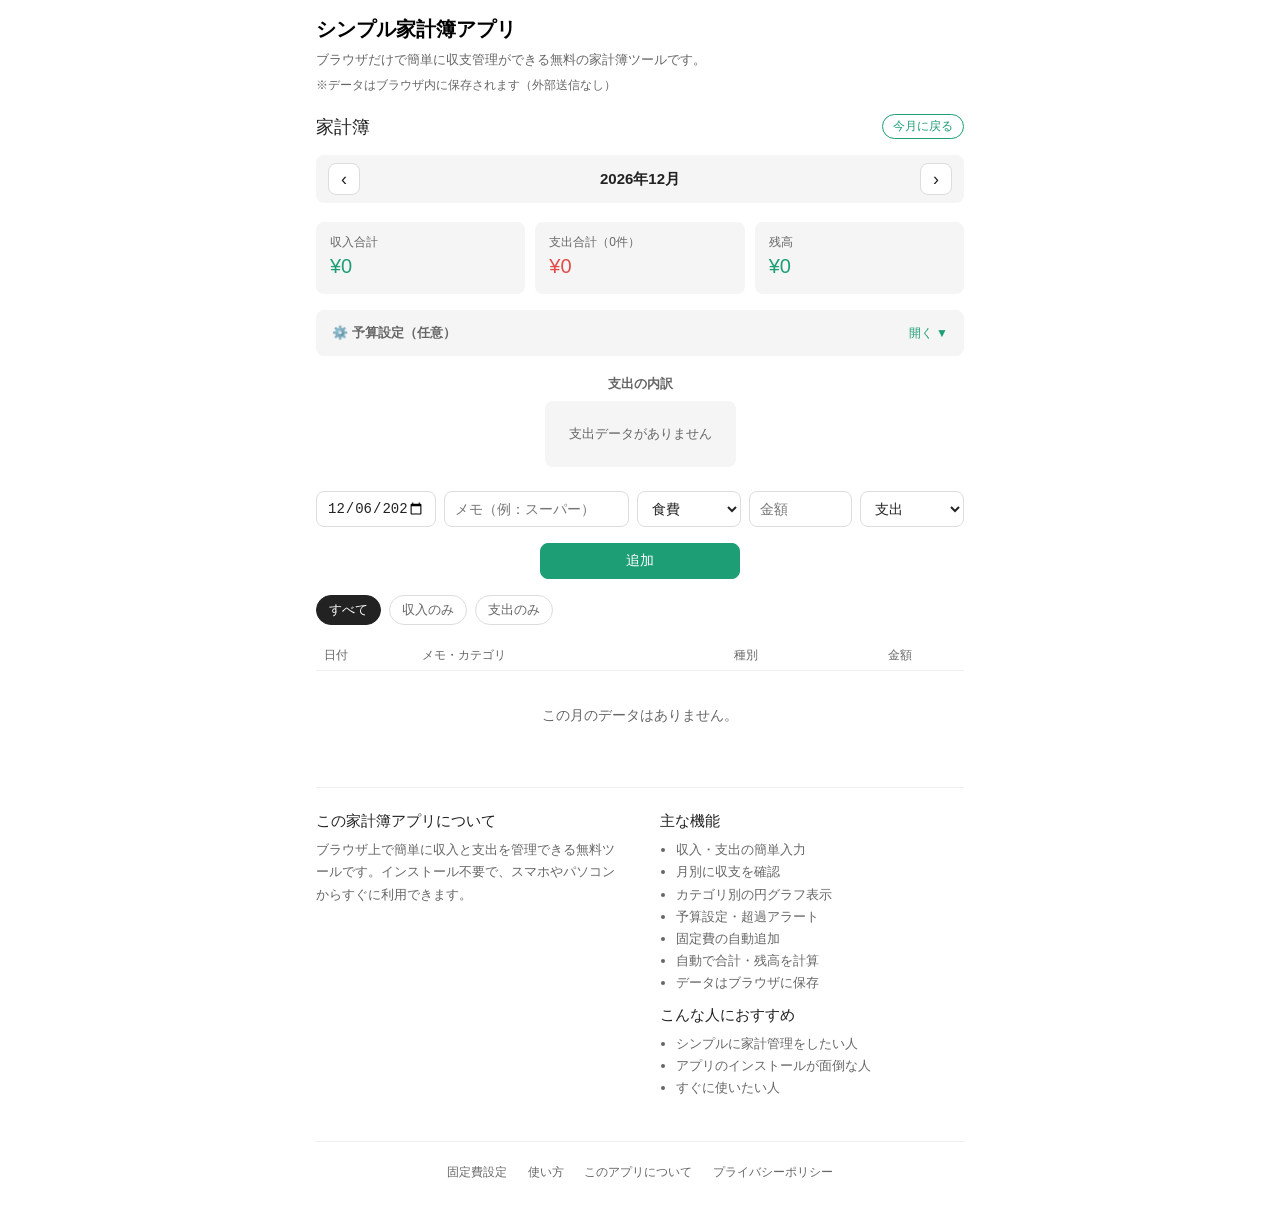
==== index.html @ db2c7e12 "固定費自動入力機能を追加" ====
<!DOCTYPE html>
<html lang="ja">
<head>
  <meta charset="UTF-8">
  <meta name="viewport" content="width=device-width, initial-scale=1.0">
  <title>無料のシンプル家計簿アプリ｜ブラウザで使える家計管理ツール</title>
  <meta name="description" content="ブラウザで簡単に使える無料の家計簿アプリ。収入・支出を記録して残高を自動計算。シンプルで使いやすい家計管理ツールです。">
  <meta name="google-site-verification" content="Vpejjgy2v8YnU3CpGv6LPKepcT5oreoE4VWVMny3xwI" />
  <style>
    :root{
      --color-text-primary:#222;
      --color-text-secondary:#666;
      --color-background-primary:#fff;
      --color-background-secondary:#f5f5f5;
      --color-border-secondary:#ddd;
      --color-border-tertiary:#eee;
      --border-radius-md:8px;
    }
    *{box-sizing:border-box;margin:0;padding:0}
    body{
      font-family:-apple-system,BlinkMacSystemFont,"Segoe UI",Roboto,"Noto Sans JP",sans-serif;
    }
    .wrap{padding:1rem 16px;max-width:680px;margin:0 auto;}
    h2{font-size:18px;font-weight:500;color:var(--color-text-primary);margin-bottom:1rem}
    .cards{display:grid;grid-template-columns:repeat(3,1fr);gap:10px;margin-bottom:1rem}
    .card{background:var(--color-background-secondary);border-radius:var(--border-radius-md);padding:12px 14px}
    .card-label{font-size:12px;color:var(--color-text-secondary);margin-bottom:4px}
    .card-value{font-size:20px;font-weight:500;color:var(--color-text-primary)}
    .card-value.income{color:#1D9E75}
    .card-value.expense{color:#E24B4A}
    .form-row{display:flex;gap:8px;margin-bottom:1rem;flex-wrap:wrap}
    .form-row input,.form-row select{flex:1;min-width:100px;height:36px;padding:0 10px;border:0.5px solid var(--color-border-secondary);border-radius:var(--border-radius-md);background:var(--color-background-primary);color:var(--color-text-primary);font-size:14px}
    .form-row input:focus,.form-row select:focus{outline:none;box-shadow:0 0 0 2px var(--color-border-secondary)}
    .btn{height:36px;padding:0 16px;border:0.5px solid var(--color-border-secondary);border-radius:var(--border-radius-md);background:var(--color-background-primary);color:var(--color-text-primary);font-size:14px;cursor:pointer;white-space:nowrap}
    .btn:hover{background:var(--color-background-secondary)}
    .btn-add{background:#1D9E75;color:#fff;border-color:#1D9E75}
    .btn-add:hover{background:#0F6E56;border-color:#0F6E56}
    .list-header{display:grid;grid-template-columns:90px 1fr 80px 90px 36px;gap:8px;padding:6px 8px;font-size:12px;color:var(--color-text-secondary);border-bottom:0.5px solid var(--color-border-tertiary);margin-bottom:4px}
    .list-item{display:grid;grid-template-columns:90px 1fr 80px 90px 36px;gap:8px;align-items:center;padding:8px;border-radius:var(--border-radius-md);font-size:14px;margin-bottom:4px;background:var(--color-background-primary);border:0.5px solid var(--color-border-tertiary)}
    .list-item:hover{background:var(--color-background-secondary)}
    .badge{display:inline-block;padding:2px 8px;border-radius:999px;font-size:11px;font-weight:500}
    .badge.income{background:#E1F5EE;color:#0F6E56}
    .badge.expense{background:#FCEBEB;color:#A32D2D}
    .amount.income{color:#1D9E75;font-weight:500}
    .amount.expense{color:#E24B4A;font-weight:500}
    .del-btn{width:28px;height:28px;border:0.5px solid var(--color-border-tertiary);border-radius:var(--border-radius-md);background:transparent;color:var(--color-text-secondary);cursor:pointer;display:flex;align-items:center;justify-content:center;font-size:14px}
    .del-btn:hover{background:#FCEBEB;color:#E24B4A;border-color:#F09595}
    .empty{text-align:center;padding:2rem;color:var(--color-text-secondary);font-size:14px}
    .filter-row{display:flex;gap:8px;margin-bottom:1rem;flex-wrap:wrap}
    .filter-btn{height:30px;padding:0 12px;border:0.5px solid var(--color-border-secondary);border-radius:999px;background:var(--color-background-primary);color:var(--color-text-secondary);font-size:13px;cursor:pointer}
    .filter-btn.active{background:var(--color-text-primary);color:var(--color-background-primary);border-color:var(--color-text-primary)}
    #inp-date{min-width:120px;max-width:120px;}
    #inp-memo{min-width:160px;}
    .info-section{display:flex;gap:40px;flex-wrap:wrap;margin-top:30px;padding-top:24px;border-top:0.5px solid var(--color-border-tertiary);}
    .info-block{flex:1;min-width:200px;}
    .info-block h2{font-size:15px;margin-bottom:8px;}
    .info-block p,.info-block li{font-size:13px;color:var(--color-text-secondary);line-height:1.7;}
    .info-block ul{padding-left:16px;margin-bottom:12px;}
    .site-footer{margin-top:30px;padding:20px 0;text-align:center;border-top:0.5px solid var(--color-border-tertiary);}
    .site-footer a{font-size:12px;color:var(--color-text-secondary);text-decoration:none;margin:0 8px;}
    .site-footer a:hover{color:var(--color-text-primary);}
    .month-nav{display:flex;align-items:center;justify-content:space-between;margin-bottom:1.2rem;background:var(--color-background-secondary);border-radius:var(--border-radius-md);padding:8px 12px;}
    .month-nav-btn{width:32px;height:32px;border:0.5px solid var(--color-border-secondary);border-radius:var(--border-radius-md);background:var(--color-background-primary);color:var(--color-text-primary);font-size:18px;cursor:pointer;display:flex;align-items:center;justify-content:center;}
    .month-nav-btn:hover{background:var(--color-border-secondary);}
    .month-label{font-size:15px;font-weight:600;color:var(--color-text-primary);}
    .month-today-btn{font-size:12px;color:#1D9E75;border:0.5px solid #1D9E75;border-radius:999px;padding:3px 10px;background:transparent;cursor:pointer;}
    .month-today-btn:hover{background:#E1F5EE;}
    .chart-section{margin-bottom:1.5rem;display:flex;flex-direction:column;align-items:center;}
    .chart-inner{display:flex;flex-direction:column;align-items:center;gap:16px;}
    .chart-wrap{position:relative;width:140px;height:140px;flex-shrink:0;}
    .chart-wrap canvas{width:140px !important;height:140px !important;}
    .chart-center{position:absolute;top:50%;left:50%;transform:translate(-50%,-50%);text-align:center;pointer-events:none;}
    .chart-center-label{font-size:11px;color:var(--color-text-secondary);}
    .chart-center-value{font-size:14px;font-weight:600;color:#E24B4A;}
    .chart-legend{display:flex;flex-direction:column;gap:6px;min-width:200px;}
    .legend-item{display:flex;align-items:center;gap:8px;font-size:13px;}
    .legend-dot{width:10px;height:10px;border-radius:50%;flex-shrink:0;}
    .legend-name{flex:1;color:var(--color-text-primary);}
    .legend-amount{font-weight:500;color:var(--color-text-primary);}
    .legend-pct{font-size:11px;color:var(--color-text-secondary);margin-left:4px;}
    .chart-empty{text-align:center;padding:1.5rem;color:var(--color-text-secondary);font-size:13px;background:var(--color-background-secondary);border-radius:var(--border-radius-md);width:100%;}
    .budget-bar-wrap{height:6px;background:var(--color-border-secondary);border-radius:999px;margin-top:6px;overflow:hidden;}
    .budget-bar{height:6px;border-radius:999px;transition:width .3s;}
    .budget-bar.ok{background:#1D9E75;}
    .budget-bar.warn{background:#F0A04B;}
    .budget-bar.over{background:#E24B4A;}
    .card-budget{font-size:11px;margin-top:4px;}
    .card-budget.ok{color:#1D9E75;}
    .card-budget.warn{color:#F0A04B;}
    .card-budget.over{color:#E24B4A;font-weight:600;}
    .alert-box{border-radius:var(--border-radius-md);padding:10px 14px;font-size:13px;margin-bottom:12px;display:flex;align-items:flex-start;gap:8px;}
    .alert-box.warn{background:#FFF8E1;border:0.5px solid #F0A04B;color:#7a5000;}
    .alert-box.over{background:#FEECEC;border:0.5px solid #E24B4A;color:#7a1a1a;}
    .alert-icon{font-size:16px;flex-shrink:0;}
    .budget-panel{background:var(--color-background-secondary);border-radius:var(--border-radius-md);padding:14px 16px;margin-bottom:1.2rem;}
    .budget-panel-header{display:flex;align-items:center;justify-content:space-between;cursor:pointer;user-select:none;}
    .budget-panel-title{font-size:13px;font-weight:600;color:var(--color-text-secondary);}
    .budget-panel-toggle{font-size:12px;color:#1D9E75;}
    .budget-panel-body{margin-top:12px;display:none;}
    .budget-panel-body.open{display:block;}
    .budget-row{display:flex;align-items:center;gap:8px;margin-bottom:8px;flex-wrap:wrap;}
    .budget-row label{font-size:13px;color:var(--color-text-primary);min-width:80px;}
    .budget-row input{height:32px;padding:0 10px;border:0.5px solid var(--color-border-secondary);border-radius:var(--border-radius-md);background:var(--color-background-primary);color:var(--color-text-primary);font-size:13px;width:130px;}
    .budget-save-btn{height:32px;padding:0 14px;border:none;border-radius:var(--border-radius-md);background:#1D9E75;color:#fff;font-size:13px;font-weight:600;cursor:pointer;margin-top:4px;}
    .budget-save-btn:hover{background:#0F6E56;}
    .budget-clear-btn{height:32px;padding:0 14px;border:0.5px solid var(--color-border-secondary);border-radius:var(--border-radius-md);background:var(--color-background-primary);color:var(--color-text-secondary);font-size:13px;cursor:pointer;margin-top:4px;}
    .budget-clear-btn:hover{background:var(--color-border-secondary);}
    .fixed-notice{background:#E1F5EE;border-radius:var(--border-radius-md);padding:10px 14px;font-size:13px;color:#0F6E56;margin-bottom:12px;display:none;}
    @media(max-width:480px){
      .list-header{grid-template-columns:72px 1fr 52px 72px 28px;font-size:11px;}
      .list-item{grid-template-columns:72px 1fr 52px 72px 28px;font-size:12px;}
    }
  </style>
  <script async src="https://pagead2.googlesyndication.com/pagead/js/adsbygoogle.js?client=ca-pub-9737379912380680" crossorigin="anonymous"></script>
</head>
<body>
<div class="wrap">

  <h1 style="font-size:20px;margin-bottom:8px;">シンプル家計簿アプリ</h1>
  <p style="font-size:13px;color:#666;margin-bottom:8px;">ブラウザだけで簡単に収支管理ができる無料の家計簿ツールです。</p>
  <p style="font-size:12px;color:#666;margin-bottom:20px;">※データはブラウザ内に保存されます（外部送信なし）</p>

  <!-- 固定費追加通知 -->
  <div class="fixed-notice" id="fixed-notice"></div>

  <div style="display:flex;align-items:center;justify-content:space-between;margin-bottom:1rem;">
    <h2 style="margin-bottom:0;">家計簿</h2>
    <button class="month-today-btn" onclick="goToToday()">今月に戻る</button>
  </div>

  <div class="month-nav">
    <button class="month-nav-btn" onclick="changeMonth(-1)">‹</button>
    <span class="month-label" id="month-label"></span>
    <button class="month-nav-btn" onclick="changeMonth(1)">›</button>
  </div>

  <div class="cards">
    <div class="card">
      <div class="card-label">収入合計</div>
      <div class="card-value income" id="total-income">¥0</div>
    </div>
    <div class="card">
      <div class="card-label">支出合計（<span id="num-of-expenditures">0</span>件）</div>
      <div class="card-value expense" id="total-expense">¥0</div>
      <div class="card-budget" id="budget-total-label"></div>
      <div class="budget-bar-wrap" id="budget-total-bar-wrap" style="display:none;">
        <div class="budget-bar" id="budget-total-bar"></div>
      </div>
    </div>
    <div class="card">
      <div class="card-label">残高</div>
      <div class="card-value balance" id="total-balance">¥0</div>
    </div>
  </div>

  <div id="alert-area"></div>

  <div class="budget-panel">
    <div class="budget-panel-header" onclick="toggleBudgetPanel()">
      <span class="budget-panel-title">⚙️ 予算設定（任意）</span>
      <span class="budget-panel-toggle" id="budget-toggle-label">開く ▼</span>
    </div>
    <div class="budget-panel-body" id="budget-panel-body">
      <div class="budget-row">
        <label>月全体</label>
        <input type="number" id="budget-total-input" placeholder="例：50000" min="0">
        <span style="font-size:13px;color:var(--color-text-secondary);">円</span>
      </div>
      <div style="font-size:12px;color:var(--color-text-secondary);margin-bottom:8px;margin-top:4px;">カテゴリ別</div>
      <div id="budget-cat-rows"></div>
      <div style="display:flex;gap:8px;margin-top:8px;">
        <button class="budget-save-btn" onclick="saveBudget()">保存</button>
        <button class="budget-clear-btn" onclick="clearBudget()">クリア</button>
      </div>
    </div>
  </div>

  <div class="chart-section">
    <div style="font-size:13px;font-weight:600;color:var(--color-text-secondary);margin-bottom:8px;">支出の内訳</div>
    <div id="chart-area"></div>
  </div>

  <div class="form-row">
    <input type="date" id="inp-date">
    <input type="text" id="inp-memo" placeholder="メモ（例：スーパー）" style="flex:2">
    <select id="inp-cat">
      <option value="食費">食費</option>
      <option value="交通費">交通費</option>
      <option value="光熱費">光熱費</option>
      <option value="娯楽">娯楽</option>
      <option value="医療">医療</option>
      <option value="給与">給与</option>
      <option value="その他">その他</option>
    </select>
    <input type="number" id="inp-amount" placeholder="金額" min="0" style="max-width:120px">
    <select id="inp-type">
      <option value="expense">支出</option>
      <option value="income">収入</option>
    </select>
  </div>
  <div style="text-align:center;margin-bottom:1rem;">
    <button class="btn btn-add" style="width:100%;max-width:200px;" onclick="addItem()">追加</button>
  </div>

  <div class="filter-row">
    <button class="filter-btn active" onclick="setFilter('all',this)">すべて</button>
    <button class="filter-btn" onclick="setFilter('income',this)">収入のみ</button>
    <button class="filter-btn" onclick="setFilter('expense',this)">支出のみ</button>
  </div>

  <div class="list-header">
    <span>日付</span><span>メモ・カテゴリ</span><span>種別</span><span style="text-align:right">金額</span><span></span>
  </div>
  <div id="list"></div>

  <div class="info-section">
    <div class="info-block">
      <h2>この家計簿アプリについて</h2>
      <p>ブラウザ上で簡単に収入と支出を管理できる無料ツールです。インストール不要で、スマホやパソコンからすぐに利用できます。</p>
    </div>
    <div class="info-block">
      <h2>主な機能</h2>
      <ul>
        <li>収入・支出の簡単入力</li>
        <li>月別に収支を確認</li>
        <li>カテゴリ別の円グラフ表示</li>
        <li>予算設定・超過アラート</li>
        <li>固定費の自動追加</li>
        <li>自動で合計・残高を計算</li>
        <li>データはブラウザに保存</li>
      </ul>
      <h2>こんな人におすすめ</h2>
      <ul>
        <li>シンプルに家計管理をしたい人</li>
        <li>アプリのインストールが面倒な人</li>
        <li>すぐに使いたい人</li>
      </ul>
    </div>
  </div>

  <div class="site-footer">
    <a href="fixedcost.html">固定費設定</a>
    <a href="howto.html">使い方</a>
    <a href="about.html">このアプリについて</a>
    <a href="privacy.html">プライバシーポリシー</a>
  </div>

</div>

<script>
const CATS = ['食費','交通費','光熱費','娯楽','医療','給与','その他'];
const CAT_COLORS = {
  '食費':'#FF6B6B','交通費':'#4ECDC4','光熱費':'#FFD93D',
  '娯楽':'#6C63FF','医療':'#FF9F43','給与':'#1D9E75','その他':'#A0AEC0',
};
function getCatColor(cat){return CAT_COLORS[cat]||'#A0AEC0';}

let items      = JSON.parse(localStorage.getItem('kakeibo')||'[]');
let budgets    = JSON.parse(localStorage.getItem('kakeibo_budgets')||'{}');
let fixedCosts = JSON.parse(localStorage.getItem('kakeibo_fixed')||'[]');

let filter = 'all';
const today = new Date();
let currentYear  = today.getFullYear();
let currentMonth = today.getMonth() + 1;

document.getElementById('inp-date').value = today.toISOString().split('T')[0];

function save(){ localStorage.setItem('kakeibo', JSON.stringify(items)); }
function saveBudgetData(){ localStorage.setItem('kakeibo_budgets', JSON.stringify(budgets)); }
function fmt(n){ return '¥'+Number(n).toLocaleString('ja-JP'); }

/* ── 固定費の自動追加 ── */
function applyFixedCosts(){
  if(fixedCosts.length === 0) return;

  const now = new Date();
  const year  = now.getFullYear();
  const month = now.getMonth() + 1;
  const todayDay = now.getDate();

  const added = [];

  fixedCosts.forEach(f => {
    // 指定日を過ぎているか確認
    if(todayDay < f.day) return;

    // 今月の指定日付を作成（例：2026-05-25）
    const dateStr = `${year}-${String(month).padStart(2,'0')}-${String(f.day).padStart(2,'0')}`;

    // 今月すでに同じ固定費が追加済みか確認
    const alreadyAdded = items.some(i =>
      i.date === dateStr &&
      i.memo === f.name &&
      i.cat  === f.cat  &&
      i.amount === f.amount &&
      i.type === f.type &&
      i.isFixed === true
    );

    if(!alreadyAdded){
      items.unshift({
        id: Date.now() + Math.random(),
        date: dateStr,
        memo: f.name,
        cat:  f.cat,
        amount: f.amount,
        type: f.type,
        isFixed: true  // 固定費フラグ
      });
      added.push(f.name);
    }
  });

  if(added.length > 0){
    save();
    // 追加通知を表示
    const notice = document.getElementById('fixed-notice');
    notice.textContent = `✅ 固定費を自動追加しました：${added.join('・')}`;
    notice.style.display = 'block';
    setTimeout(()=>{ notice.style.display='none'; }, 4000);
  }
}

/* ── 月ナビ ── */
function updateMonthLabel(){
  document.getElementById('month-label').textContent = `${currentYear}年${currentMonth}月`;
}
function changeMonth(diff){
  currentMonth += diff;
  if(currentMonth>12){currentMonth=1;currentYear++;}
  if(currentMonth<1){currentMonth=12;currentYear--;}
  updateMonthLabel(); render();
}
function goToToday(){
  const n=new Date(); currentYear=n.getFullYear(); currentMonth=n.getMonth()+1;
  updateMonthLabel(); render();
}
function getMonthItems(){
  return items.filter(i=>{
    const d=new Date(i.date);
    return d.getFullYear()===currentYear && d.getMonth()+1===currentMonth;
  });
}

/* ── 予算パネル ── */
function toggleBudgetPanel(){
  const body=document.getElementById('budget-panel-body');
  const label=document.getElementById('budget-toggle-label');
  const isOpen=body.classList.toggle('open');
  label.textContent = isOpen ? '閉じる ▲' : '開く ▼';
  if(isOpen) renderBudgetInputs();
}
function renderBudgetInputs(){
  document.getElementById('budget-total-input').value = budgets.total || '';
  const catRows = document.getElementById('budget-cat-rows');
  catRows.innerHTML = CATS.map(cat=>`
    <div class="budget-row">
      <label>${cat}</label>
      <input type="number" id="bcat-${cat}" placeholder="未設定" min="0"
        value="${(budgets.cats&&budgets.cats[cat])||''}">
      <span style="font-size:13px;color:var(--color-text-secondary);">円</span>
    </div>
  `).join('');
}
function saveBudget(){
  const total = parseInt(document.getElementById('budget-total-input').value)||null;
  const cats = {};
  CATS.forEach(cat=>{
    const v = parseInt(document.getElementById('bcat-'+cat).value)||null;
    if(v) cats[cat]=v;
  });
  budgets = { total, cats };
  saveBudgetData();
  toggleBudgetPanel();
  render();
}
function clearBudget(){
  budgets = {};
  saveBudgetData();
  renderBudgetInputs();
  render();
}

/* ── 予算バー・アラート ── */
function renderBudgetUI(monthItems){
  const expense = monthItems.filter(i=>i.type==='expense').reduce((s,i)=>s+i.amount,0);
  const totalBudget = budgets.total || null;
  const barWrap = document.getElementById('budget-total-bar-wrap');
  const barEl   = document.getElementById('budget-total-bar');
  const labelEl = document.getElementById('budget-total-label');
  if(totalBudget){
    const pct = Math.min(expense/totalBudget*100, 100);
    const remaining = totalBudget - expense;
    const status = pct>=100?'over':pct>=80?'warn':'ok';
    barWrap.style.display='block';
    barEl.style.width = pct+'%';
    barEl.className = 'budget-bar '+status;
    labelEl.className = 'card-budget '+status;
    labelEl.textContent = remaining>=0
      ? `残り ${fmt(remaining)} / ${fmt(totalBudget)}`
      : `超過 ${fmt(-remaining)} ⚠️`;
  } else {
    barWrap.style.display='none';
    labelEl.textContent='';
  }
  const alerts=[];
  if(totalBudget && expense>totalBudget){
    alerts.push({type:'over', msg:`今月の支出が予算を超過しています（${fmt(expense)} / ${fmt(totalBudget)}）`});
  } else if(totalBudget && expense/totalBudget>=0.8){
    alerts.push({type:'warn', msg:`今月の支出が予算の80%を超えました（残り ${fmt(totalBudget-expense)}）`});
  }
  if(budgets.cats){
    const catExp={};
    monthItems.filter(i=>i.type==='expense').forEach(i=>{ catExp[i.cat]=(catExp[i.cat]||0)+i.amount; });
    Object.entries(budgets.cats).forEach(([cat, budget])=>{
      const exp = catExp[cat]||0;
      if(exp>budget){
        alerts.push({type:'over', msg:`${cat}が予算を超過しています（${fmt(exp)} / ${fmt(budget)}）`});
      } else if(exp/budget>=0.8){
        alerts.push({type:'warn', msg:`${cat}が予算の80%を超えました（残り ${fmt(budget-exp)}）`});
      }
    });
  }
  document.getElementById('alert-area').innerHTML = alerts.map(a=>`
    <div class="alert-box ${a.type}">
      <span class="alert-icon">${a.type==='over'?'🔴':'⚠️'}</span>
      <span>${a.msg}</span>
    </div>
  `).join('');
}

/* ── 円グラフ ── */
function renderChart(monthItems){
  const chartArea=document.getElementById('chart-area');
  const expenses=monthItems.filter(i=>i.type==='expense');
  const total=expenses.reduce((s,i)=>s+i.amount,0);
  if(total===0){
    chartArea.innerHTML='<div class="chart-empty">支出データがありません</div>';
    return;
  }
  const catMap={};
  expenses.forEach(i=>{ catMap[i.cat]=(catMap[i.cat]||0)+i.amount; });
  const cats=Object.entries(catMap).sort((a,b)=>b[1]-a[1]);
  chartArea.innerHTML=`
    <div class="chart-inner">
      <div class="chart-wrap">
        <canvas id="pie-canvas" width="140" height="140"></canvas>
        <div class="chart-center">
          <div class="chart-center-label">支出合計</div>
          <div class="chart-center-value">${fmt(total)}</div>
        </div>
      </div>
      <div class="chart-legend" id="chart-legend"></div>
    </div>
  `;
  document.getElementById('chart-legend').innerHTML=cats.map(([cat,amt])=>`
    <div class="legend-item">
      <div class="legend-dot" style="background:${getCatColor(cat)}"></div>
      <span class="legend-name">${cat}</span>
      <span class="legend-amount">${fmt(amt)}</span>
      <span class="legend-pct">${Math.round(amt/total*100)}%</span>
    </div>
  `).join('');
  const canvas=document.getElementById('pie-canvas');
  const ctx=canvas.getContext('2d');
  const cx=70,cy=70,r=60,innerR=36;
  let startAngle=-Math.PI/2;
  cats.forEach(([cat,amt])=>{
    const slice=(amt/total)*2*Math.PI;
    ctx.beginPath();ctx.moveTo(cx,cy);
    ctx.arc(cx,cy,r,startAngle,startAngle+slice);
    ctx.closePath();ctx.fillStyle=getCatColor(cat);ctx.fill();
    startAngle+=slice;
  });
  ctx.beginPath();ctx.arc(cx,cy,innerR,0,2*Math.PI);
  ctx.fillStyle='#ffffff';ctx.fill();
}

/* ── データ追加・削除 ── */
function addItem(){
  const date=document.getElementById('inp-date').value;
  const memo=document.getElementById('inp-memo').value.trim();
  const cat=document.getElementById('inp-cat').value;
  const amount=parseInt(document.getElementById('inp-amount').value);
  const type=document.getElementById('inp-type').value;
  if(!date||!amount||amount<=0){
    document.getElementById('inp-amount').style.boxShadow='0 0 0 2px #E24B4A';
    setTimeout(()=>document.getElementById('inp-amount').style.boxShadow='',1500);
    return;
  }
  const inputDate=new Date(date);
  currentYear=inputDate.getFullYear();
  currentMonth=inputDate.getMonth()+1;
  items.unshift({id:Date.now(),date,memo:memo||cat,cat,amount,type});
  save();
  document.getElementById('inp-memo').value='';
  document.getElementById('inp-amount').value='';
  updateMonthLabel(); render();
}
function deleteItem(id){
  items=items.filter(i=>i.id!==id);
  save(); render();
}
function setFilter(f,el){
  filter=f;
  document.querySelectorAll('.filter-btn').forEach(b=>b.classList.remove('active'));
  el.classList.add('active'); render();
}

/* ── メイン描画 ── */
function render(){
  const monthItems=getMonthItems();
  const filtered=filter==='all'?monthItems:monthItems.filter(i=>i.type===filter);
  const income=monthItems.filter(i=>i.type==='income').reduce((s,i)=>s+i.amount,0);
  const expense=monthItems.filter(i=>i.type==='expense').reduce((s,i)=>s+i.amount,0);
  const balance=income-expense;
  document.getElementById('total-income').textContent=fmt(income);
  document.getElementById('total-expense').textContent=fmt(expense);
  const balEl=document.getElementById('total-balance');
  balEl.textContent=fmt(balance);
  balEl.style.color=balance>=0?'#1D9E75':'#E24B4A';

  const expCount=monthItems.filter(i=>i.type==='expense').length;
  document.getElementById('num-of-expenditures').textContent=expCount;

  renderBudgetUI(monthItems);
  renderChart(monthItems);

  const list=document.getElementById('list');
  if(filtered.length===0){
    list.innerHTML='<div class="empty">この月のデータはありません。</div>';
    return;
  }
  list.innerHTML=filtered.map(i=>`
    <div class="list-item">
      <span style="font-size:13px;color:var(--color-text-secondary)">${i.date}</span>
      <span>
        <span style="font-size:13px">${i.memo}</span>
        <span style="font-size:11px;color:var(--color-text-secondary);margin-left:6px">${i.cat}</span>
        ${i.isFixed ? '<span style="font-size:10px;color:#1D9E75;margin-left:4px;">🔁固定</span>' : ''}
      </span>
      <span><span class="badge ${i.type}">${i.type==='income'?'収入':'支出'}</span></span>
      <span class="amount ${i.type}" style="text-align:right">${fmt(i.amount)}</span>
      <button class="del-btn" onclick="deleteItem(${i.id})">✕</button>
    </div>
  `).join('');
}

// 起動時に固定費を自動追加してから描画
applyFixedCosts();
updateMonthLabel();
render();
</script>
</body>
</html>
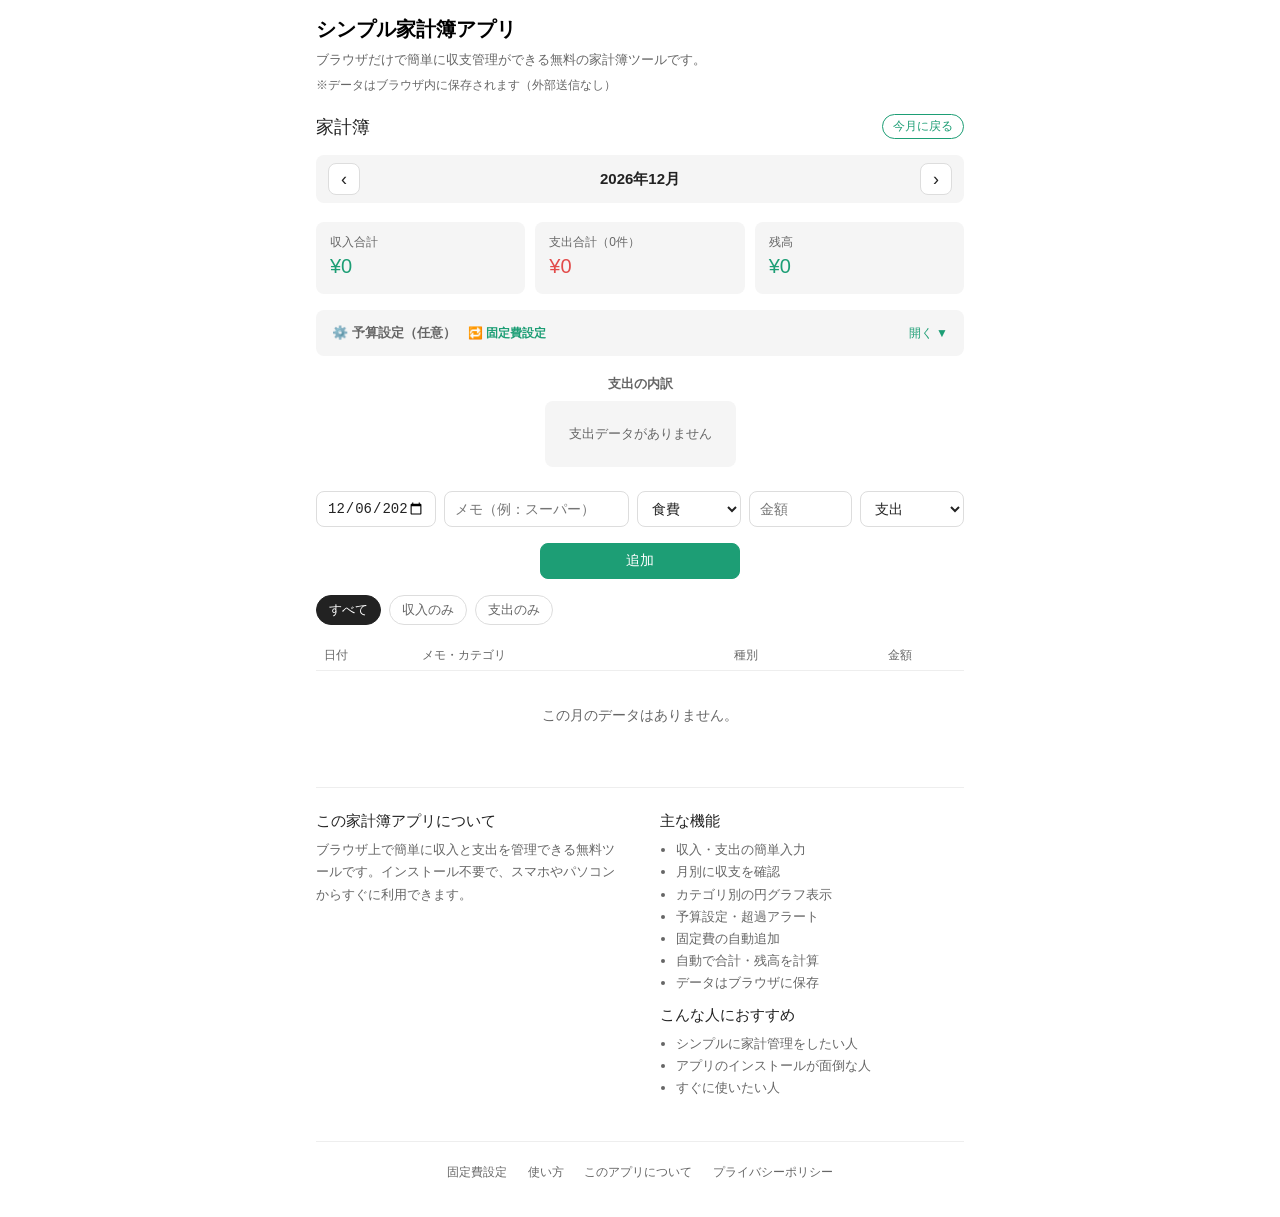
==== commit a1d84da4: "固定費設定画面への遷移追加" ====
--- a/index.html
+++ b/index.html
@@ -156,9 +156,12 @@
   <div id="alert-area"></div>
 
   <div class="budget-panel">
-    <div class="budget-panel-header" onclick="toggleBudgetPanel()">
-      <span class="budget-panel-title">⚙️ 予算設定（任意）</span>
-      <span class="budget-panel-toggle" id="budget-toggle-label">開く ▼</span>
+    <div class="budget-panel-header">
+      <div style="display:flex;align-items:center;gap:12px;">
+        <span class="budget-panel-title" onclick="toggleBudgetPanel()" style="cursor:pointer;">⚙️ 予算設定（任意）</span>
+        <a href="fixedcost.html" style="font-size:12px;color:#1D9E75;text-decoration:none;font-weight:600;">🔁 固定費設定</a>
+      </div>
+      <span class="budget-panel-toggle" id="budget-toggle-label" onclick="toggleBudgetPanel()" style="cursor:pointer;">開く ▼</span>
     </div>
     <div class="budget-panel-body" id="budget-panel-body">
       <div class="budget-row">
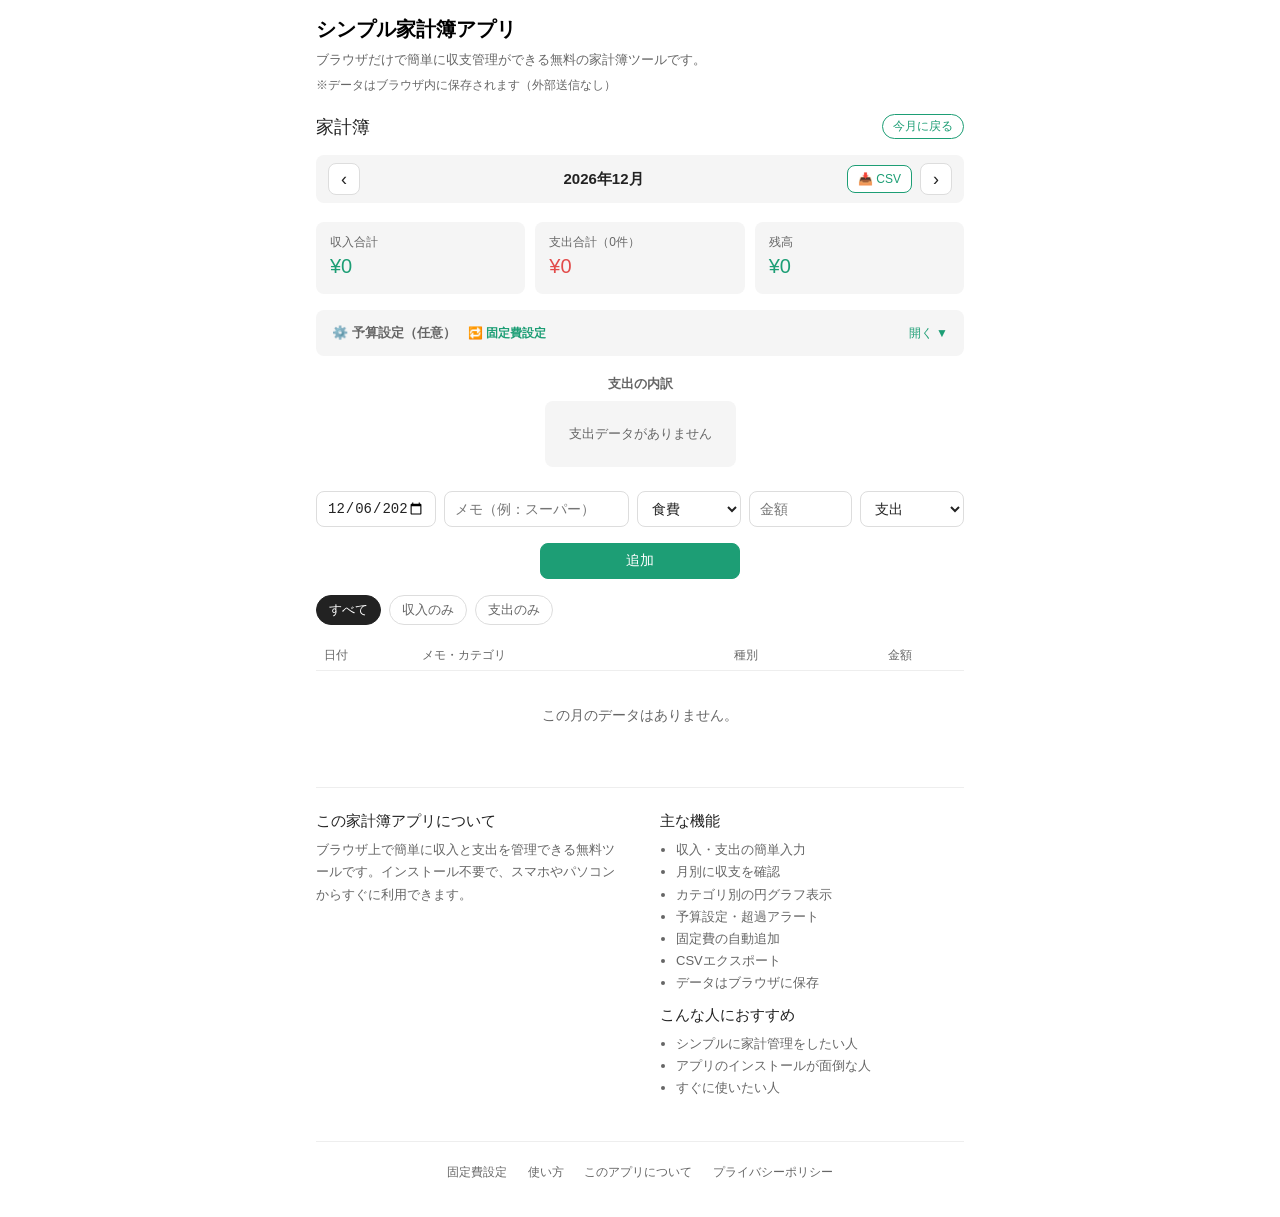
==== commit aebe08fb: "csvダウロード機能を追加" ====
--- a/index.html
+++ b/index.html
@@ -93,9 +93,9 @@
     .alert-box.over{background:#FEECEC;border:0.5px solid #E24B4A;color:#7a1a1a;}
     .alert-icon{font-size:16px;flex-shrink:0;}
     .budget-panel{background:var(--color-background-secondary);border-radius:var(--border-radius-md);padding:14px 16px;margin-bottom:1.2rem;}
-    .budget-panel-header{display:flex;align-items:center;justify-content:space-between;cursor:pointer;user-select:none;}
-    .budget-panel-title{font-size:13px;font-weight:600;color:var(--color-text-secondary);}
-    .budget-panel-toggle{font-size:12px;color:#1D9E75;}
+    .budget-panel-header{display:flex;align-items:center;justify-content:space-between;}
+    .budget-panel-title{font-size:13px;font-weight:600;color:var(--color-text-secondary);cursor:pointer;}
+    .budget-panel-toggle{font-size:12px;color:#1D9E75;cursor:pointer;}
     .budget-panel-body{margin-top:12px;display:none;}
     .budget-panel-body.open{display:block;}
     .budget-row{display:flex;align-items:center;gap:8px;margin-bottom:8px;flex-wrap:wrap;}
@@ -106,6 +106,21 @@
     .budget-clear-btn{height:32px;padding:0 14px;border:0.5px solid var(--color-border-secondary);border-radius:var(--border-radius-md);background:var(--color-background-primary);color:var(--color-text-secondary);font-size:13px;cursor:pointer;margin-top:4px;}
     .budget-clear-btn:hover{background:var(--color-border-secondary);}
     .fixed-notice{background:#E1F5EE;border-radius:var(--border-radius-md);padding:10px 14px;font-size:13px;color:#0F6E56;margin-bottom:12px;display:none;}
+
+    /* CSVエクスポート */
+    .csv-btn{height:28px;padding:0 10px;border:0.5px solid var(--color-border-secondary);border-radius:var(--border-radius-md);background:var(--color-background-primary);color:#1D9E75;border:0.5px solid #1D9E75;font-size:12px;cursor:pointer;white-space:nowrap;}
+    .csv-btn:hover{background:#E1F5EE;}
+
+    /* CSVモーダル */
+    .modal-overlay{position:fixed;top:0;left:0;width:100%;height:100%;background:rgba(0,0,0,0.4);display:none;align-items:center;justify-content:center;z-index:100;}
+    .modal-overlay.open{display:flex;}
+    .modal{background:var(--color-background-primary);border-radius:var(--border-radius-md);padding:24px;width:90%;max-width:340px;}
+    .modal-title{font-size:15px;font-weight:600;margin-bottom:16px;}
+    .modal-btn{display:block;width:100%;height:44px;border:0.5px solid var(--color-border-secondary);border-radius:var(--border-radius-md);background:var(--color-background-secondary);color:var(--color-text-primary);font-size:14px;cursor:pointer;margin-bottom:10px;text-align:left;padding:0 16px;}
+    .modal-btn:hover{background:var(--color-border-secondary);}
+    .modal-cancel{display:block;width:100%;height:36px;border:none;background:transparent;color:var(--color-text-secondary);font-size:13px;cursor:pointer;margin-top:4px;}
+    .modal-cancel:hover{color:var(--color-text-primary);}
+
     @media(max-width:480px){
       .list-header{grid-template-columns:72px 1fr 52px 72px 28px;font-size:11px;}
       .list-item{grid-template-columns:72px 1fr 52px 72px 28px;font-size:12px;}
@@ -114,13 +129,23 @@
   <script async src="https://pagead2.googlesyndication.com/pagead/js/adsbygoogle.js?client=ca-pub-9737379912380680" crossorigin="anonymous"></script>
 </head>
 <body>
+
+<!-- CSVエクスポート選択モーダル -->
+<div class="modal-overlay" id="csv-modal">
+  <div class="modal">
+    <div class="modal-title">📥 CSVエクスポート</div>
+    <button class="modal-btn" onclick="exportCSV('month')">📅 今月のデータをエクスポート</button>
+    <button class="modal-btn" onclick="exportCSV('all')">📋 全データをエクスポート</button>
+    <button class="modal-cancel" onclick="closeModal()">キャンセル</button>
+  </div>
+</div>
+
 <div class="wrap">
 
   <h1 style="font-size:20px;margin-bottom:8px;">シンプル家計簿アプリ</h1>
   <p style="font-size:13px;color:#666;margin-bottom:8px;">ブラウザだけで簡単に収支管理ができる無料の家計簿ツールです。</p>
   <p style="font-size:12px;color:#666;margin-bottom:20px;">※データはブラウザ内に保存されます（外部送信なし）</p>
 
-  <!-- 固定費追加通知 -->
   <div class="fixed-notice" id="fixed-notice"></div>
 
   <div style="display:flex;align-items:center;justify-content:space-between;margin-bottom:1rem;">
@@ -131,7 +156,10 @@
   <div class="month-nav">
     <button class="month-nav-btn" onclick="changeMonth(-1)">‹</button>
     <span class="month-label" id="month-label"></span>
-    <button class="month-nav-btn" onclick="changeMonth(1)">›</button>
+    <div style="display:flex;align-items:center;gap:8px;">
+      <button class="csv-btn" onclick="openModal()">📥 CSV</button>
+      <button class="month-nav-btn" onclick="changeMonth(1)">›</button>
+    </div>
   </div>
 
   <div class="cards">
@@ -158,10 +186,10 @@
   <div class="budget-panel">
     <div class="budget-panel-header">
       <div style="display:flex;align-items:center;gap:12px;">
-        <span class="budget-panel-title" onclick="toggleBudgetPanel()" style="cursor:pointer;">⚙️ 予算設定（任意）</span>
+        <span class="budget-panel-title" onclick="toggleBudgetPanel()">⚙️ 予算設定（任意）</span>
         <a href="fixedcost.html" style="font-size:12px;color:#1D9E75;text-decoration:none;font-weight:600;">🔁 固定費設定</a>
       </div>
-      <span class="budget-panel-toggle" id="budget-toggle-label" onclick="toggleBudgetPanel()" style="cursor:pointer;">開く ▼</span>
+      <span class="budget-panel-toggle" id="budget-toggle-label" onclick="toggleBudgetPanel()">開く ▼</span>
     </div>
     <div class="budget-panel-body" id="budget-panel-body">
       <div class="budget-row">
@@ -229,7 +257,7 @@
         <li>カテゴリ別の円グラフ表示</li>
         <li>予算設定・超過アラート</li>
         <li>固定費の自動追加</li>
-        <li>自動で合計・残高を計算</li>
+        <li>CSVエクスポート</li>
         <li>データはブラウザに保存</li>
       </ul>
       <h2>こんな人におすすめ</h2>
@@ -273,51 +301,75 @@
 function saveBudgetData(){ localStorage.setItem('kakeibo_budgets', JSON.stringify(budgets)); }
 function fmt(n){ return '¥'+Number(n).toLocaleString('ja-JP'); }
 
+/* ── CSVエクスポート ── */
+function openModal(){ document.getElementById('csv-modal').classList.add('open'); }
+function closeModal(){ document.getElementById('csv-modal').classList.remove('open'); }
+
+function exportCSV(type){
+  // エクスポート対象を決定
+  const target = type === 'month' ? getMonthItems() : items;
+  const filename = type === 'month'
+    ? `家計簿_${currentYear}年${currentMonth}月.csv`
+    : `家計簿_全データ.csv`;
+
+  if(target.length === 0){
+    alert('エクスポートするデータがありません。');
+    closeModal();
+    return;
+  }
+
+  // CSVのヘッダー行
+  const headers = ['日付', 'メモ', 'カテゴリ', '種別', '金額', '固定費'];
+
+  // データ行を作成
+  const rows = target.map(i => [
+    i.date,
+    i.memo,
+    i.cat,
+    i.type === 'income' ? '収入' : '支出',
+    i.amount,
+    i.isFixed ? '〇' : ''
+  ]);
+
+  // ヘッダー＋データを結合してCSV文字列を生成
+  const csv = [headers, ...rows]
+    .map(row => row.map(cell => `"${String(cell).replace(/"/g, '""')}"`).join(','))
+    .join('\n');
+
+  // BOM付きUTF-8でダウンロード（Excelで文字化けしないように）
+  const blob = new Blob(['\uFEFF' + csv], { type: 'text/csv;charset=utf-8' });
+  const url  = URL.createObjectURL(blob);
+  const a    = document.createElement('a');
+  a.href     = url;
+  a.download = filename;
+  a.click();
+  URL.revokeObjectURL(url);
+
+  closeModal();
+}
+
 /* ── 固定費の自動追加 ── */
 function applyFixedCosts(){
   if(fixedCosts.length === 0) return;
-
   const now = new Date();
   const year  = now.getFullYear();
   const month = now.getMonth() + 1;
   const todayDay = now.getDate();
-
   const added = [];
-
   fixedCosts.forEach(f => {
-    // 指定日を過ぎているか確認
     if(todayDay < f.day) return;
-
-    // 今月の指定日付を作成（例：2026-05-25）
     const dateStr = `${year}-${String(month).padStart(2,'0')}-${String(f.day).padStart(2,'0')}`;
-
-    // 今月すでに同じ固定費が追加済みか確認
     const alreadyAdded = items.some(i =>
-      i.date === dateStr &&
-      i.memo === f.name &&
-      i.cat  === f.cat  &&
-      i.amount === f.amount &&
-      i.type === f.type &&
-      i.isFixed === true
+      i.date === dateStr && i.memo === f.name && i.cat === f.cat &&
+      i.amount === f.amount && i.type === f.type && i.isFixed === true
     );
-
     if(!alreadyAdded){
-      items.unshift({
-        id: Date.now() + Math.random(),
-        date: dateStr,
-        memo: f.name,
-        cat:  f.cat,
-        amount: f.amount,
-        type: f.type,
-        isFixed: true  // 固定費フラグ
-      });
+      items.unshift({ id:Date.now()+Math.random(), date:dateStr, memo:f.name, cat:f.cat, amount:f.amount, type:f.type, isFixed:true });
       added.push(f.name);
     }
   });
-
   if(added.length > 0){
     save();
-    // 追加通知を表示
     const notice = document.getElementById('fixed-notice');
     notice.textContent = `✅ 固定費を自動追加しました：${added.join('・')}`;
     notice.style.display = 'block';
@@ -326,9 +378,7 @@
 }
 
 /* ── 月ナビ ── */
-function updateMonthLabel(){
-  document.getElementById('month-label').textContent = `${currentYear}年${currentMonth}月`;
-}
+function updateMonthLabel(){ document.getElementById('month-label').textContent = `${currentYear}年${currentMonth}月`; }
 function changeMonth(diff){
   currentMonth += diff;
   if(currentMonth>12){currentMonth=1;currentYear++;}
@@ -369,67 +419,43 @@
 function saveBudget(){
   const total = parseInt(document.getElementById('budget-total-input').value)||null;
   const cats = {};
-  CATS.forEach(cat=>{
-    const v = parseInt(document.getElementById('bcat-'+cat).value)||null;
-    if(v) cats[cat]=v;
-  });
+  CATS.forEach(cat=>{ const v=parseInt(document.getElementById('bcat-'+cat).value)||null; if(v) cats[cat]=v; });
   budgets = { total, cats };
-  saveBudgetData();
-  toggleBudgetPanel();
-  render();
-}
-function clearBudget(){
-  budgets = {};
-  saveBudgetData();
-  renderBudgetInputs();
-  render();
-}
+  saveBudgetData(); toggleBudgetPanel(); render();
+}
+function clearBudget(){ budgets={}; saveBudgetData(); renderBudgetInputs(); render(); }
 
 /* ── 予算バー・アラート ── */
 function renderBudgetUI(monthItems){
-  const expense = monthItems.filter(i=>i.type==='expense').reduce((s,i)=>s+i.amount,0);
-  const totalBudget = budgets.total || null;
-  const barWrap = document.getElementById('budget-total-bar-wrap');
-  const barEl   = document.getElementById('budget-total-bar');
-  const labelEl = document.getElementById('budget-total-label');
+  const expense=monthItems.filter(i=>i.type==='expense').reduce((s,i)=>s+i.amount,0);
+  const totalBudget=budgets.total||null;
+  const barWrap=document.getElementById('budget-total-bar-wrap');
+  const barEl=document.getElementById('budget-total-bar');
+  const labelEl=document.getElementById('budget-total-label');
   if(totalBudget){
-    const pct = Math.min(expense/totalBudget*100, 100);
-    const remaining = totalBudget - expense;
-    const status = pct>=100?'over':pct>=80?'warn':'ok';
+    const pct=Math.min(expense/totalBudget*100,100);
+    const remaining=totalBudget-expense;
+    const status=pct>=100?'over':pct>=80?'warn':'ok';
     barWrap.style.display='block';
-    barEl.style.width = pct+'%';
-    barEl.className = 'budget-bar '+status;
-    labelEl.className = 'card-budget '+status;
-    labelEl.textContent = remaining>=0
-      ? `残り ${fmt(remaining)} / ${fmt(totalBudget)}`
-      : `超過 ${fmt(-remaining)} ⚠️`;
-  } else {
-    barWrap.style.display='none';
-    labelEl.textContent='';
-  }
+    barEl.style.width=pct+'%';
+    barEl.className='budget-bar '+status;
+    labelEl.className='card-budget '+status;
+    labelEl.textContent=remaining>=0?`残り ${fmt(remaining)} / ${fmt(totalBudget)}`:`超過 ${fmt(-remaining)} ⚠️`;
+  } else { barWrap.style.display='none'; labelEl.textContent=''; }
   const alerts=[];
-  if(totalBudget && expense>totalBudget){
-    alerts.push({type:'over', msg:`今月の支出が予算を超過しています（${fmt(expense)} / ${fmt(totalBudget)}）`});
-  } else if(totalBudget && expense/totalBudget>=0.8){
-    alerts.push({type:'warn', msg:`今月の支出が予算の80%を超えました（残り ${fmt(totalBudget-expense)}）`});
-  }
+  if(totalBudget&&expense>totalBudget) alerts.push({type:'over',msg:`今月の支出が予算を超過しています（${fmt(expense)} / ${fmt(totalBudget)}）`});
+  else if(totalBudget&&expense/totalBudget>=0.8) alerts.push({type:'warn',msg:`今月の支出が予算の80%を超えました（残り ${fmt(totalBudget-expense)}）`});
   if(budgets.cats){
     const catExp={};
     monthItems.filter(i=>i.type==='expense').forEach(i=>{ catExp[i.cat]=(catExp[i.cat]||0)+i.amount; });
-    Object.entries(budgets.cats).forEach(([cat, budget])=>{
-      const exp = catExp[cat]||0;
-      if(exp>budget){
-        alerts.push({type:'over', msg:`${cat}が予算を超過しています（${fmt(exp)} / ${fmt(budget)}）`});
-      } else if(exp/budget>=0.8){
-        alerts.push({type:'warn', msg:`${cat}が予算の80%を超えました（残り ${fmt(budget-exp)}）`});
-      }
+    Object.entries(budgets.cats).forEach(([cat,budget])=>{
+      const exp=catExp[cat]||0;
+      if(exp>budget) alerts.push({type:'over',msg:`${cat}が予算を超過しています（${fmt(exp)} / ${fmt(budget)}）`});
+      else if(exp/budget>=0.8) alerts.push({type:'warn',msg:`${cat}が予算の80%を超えました（残り ${fmt(budget-exp)}）`});
     });
   }
-  document.getElementById('alert-area').innerHTML = alerts.map(a=>`
-    <div class="alert-box ${a.type}">
-      <span class="alert-icon">${a.type==='over'?'🔴':'⚠️'}</span>
-      <span>${a.msg}</span>
-    </div>
+  document.getElementById('alert-area').innerHTML=alerts.map(a=>`
+    <div class="alert-box ${a.type}"><span class="alert-icon">${a.type==='over'?'🔴':'⚠️'}</span><span>${a.msg}</span></div>
   `).join('');
 }
 
@@ -438,10 +464,7 @@
   const chartArea=document.getElementById('chart-area');
   const expenses=monthItems.filter(i=>i.type==='expense');
   const total=expenses.reduce((s,i)=>s+i.amount,0);
-  if(total===0){
-    chartArea.innerHTML='<div class="chart-empty">支出データがありません</div>';
-    return;
-  }
+  if(total===0){ chartArea.innerHTML='<div class="chart-empty">支出データがありません</div>'; return; }
   const catMap={};
   expenses.forEach(i=>{ catMap[i.cat]=(catMap[i.cat]||0)+i.amount; });
   const cats=Object.entries(catMap).sort((a,b)=>b[1]-a[1]);
@@ -493,18 +516,14 @@
     return;
   }
   const inputDate=new Date(date);
-  currentYear=inputDate.getFullYear();
-  currentMonth=inputDate.getMonth()+1;
+  currentYear=inputDate.getFullYear(); currentMonth=inputDate.getMonth()+1;
   items.unshift({id:Date.now(),date,memo:memo||cat,cat,amount,type});
   save();
   document.getElementById('inp-memo').value='';
   document.getElementById('inp-amount').value='';
   updateMonthLabel(); render();
 }
-function deleteItem(id){
-  items=items.filter(i=>i.id!==id);
-  save(); render();
-}
+function deleteItem(id){ items=items.filter(i=>i.id!==id); save(); render(); }
 function setFilter(f,el){
   filter=f;
   document.querySelectorAll('.filter-btn').forEach(b=>b.classList.remove('active'));
@@ -523,25 +542,19 @@
   const balEl=document.getElementById('total-balance');
   balEl.textContent=fmt(balance);
   balEl.style.color=balance>=0?'#1D9E75':'#E24B4A';
-
   const expCount=monthItems.filter(i=>i.type==='expense').length;
   document.getElementById('num-of-expenditures').textContent=expCount;
-
   renderBudgetUI(monthItems);
   renderChart(monthItems);
-
   const list=document.getElementById('list');
-  if(filtered.length===0){
-    list.innerHTML='<div class="empty">この月のデータはありません。</div>';
-    return;
-  }
+  if(filtered.length===0){ list.innerHTML='<div class="empty">この月のデータはありません。</div>'; return; }
   list.innerHTML=filtered.map(i=>`
     <div class="list-item">
       <span style="font-size:13px;color:var(--color-text-secondary)">${i.date}</span>
       <span>
         <span style="font-size:13px">${i.memo}</span>
         <span style="font-size:11px;color:var(--color-text-secondary);margin-left:6px">${i.cat}</span>
-        ${i.isFixed ? '<span style="font-size:10px;color:#1D9E75;margin-left:4px;">🔁固定</span>' : ''}
+        ${i.isFixed?'<span style="font-size:10px;color:#1D9E75;margin-left:4px;">🔁固定</span>':''}
       </span>
       <span><span class="badge ${i.type}">${i.type==='income'?'収入':'支出'}</span></span>
       <span class="amount ${i.type}" style="text-align:right">${fmt(i.amount)}</span>
@@ -550,7 +563,6 @@
   `).join('');
 }
 
-// 起動時に固定費を自動追加してから描画
 applyFixedCosts();
 updateMonthLabel();
 render();
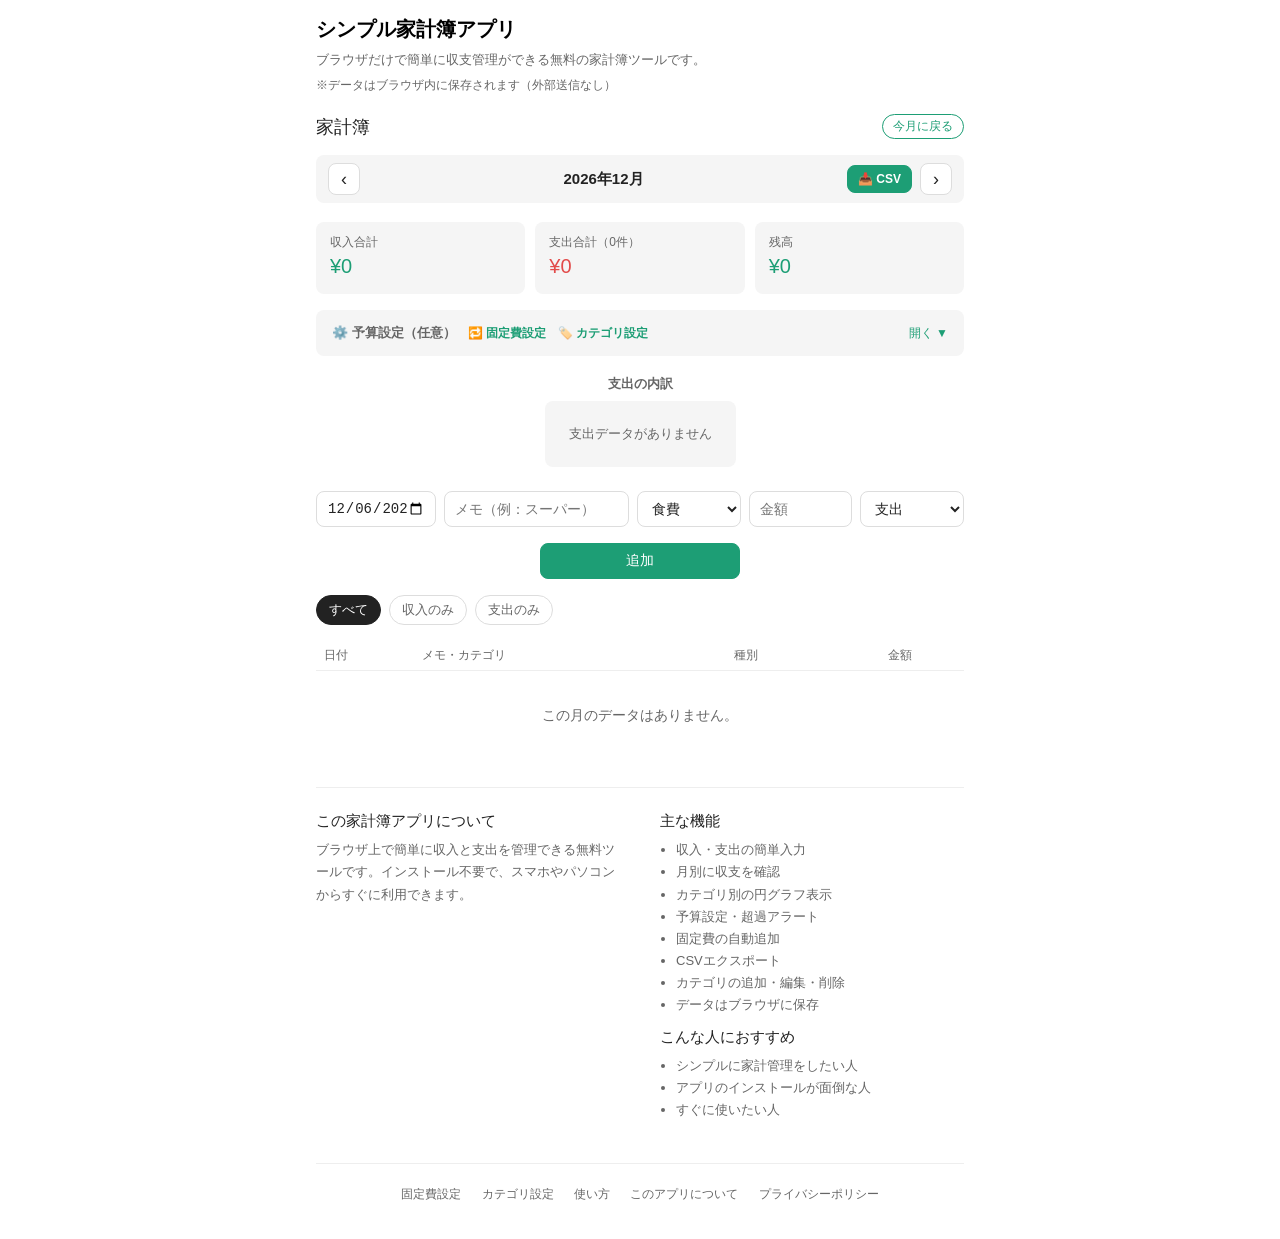
==== commit 9abefdb2: "カテゴリー編集機能追加" ====
--- a/index.html
+++ b/index.html
@@ -17,9 +17,7 @@
       --border-radius-md:8px;
     }
     *{box-sizing:border-box;margin:0;padding:0}
-    body{
-      font-family:-apple-system,BlinkMacSystemFont,"Segoe UI",Roboto,"Noto Sans JP",sans-serif;
-    }
+    body{font-family:-apple-system,BlinkMacSystemFont,"Segoe UI",Roboto,"Noto Sans JP",sans-serif;}
     .wrap{padding:1rem 16px;max-width:680px;margin:0 auto;}
     h2{font-size:18px;font-weight:500;color:var(--color-text-primary);margin-bottom:1rem}
     .cards{display:grid;grid-template-columns:repeat(3,1fr);gap:10px;margin-bottom:1rem}
@@ -106,12 +104,8 @@
     .budget-clear-btn{height:32px;padding:0 14px;border:0.5px solid var(--color-border-secondary);border-radius:var(--border-radius-md);background:var(--color-background-primary);color:var(--color-text-secondary);font-size:13px;cursor:pointer;margin-top:4px;}
     .budget-clear-btn:hover{background:var(--color-border-secondary);}
     .fixed-notice{background:#E1F5EE;border-radius:var(--border-radius-md);padding:10px 14px;font-size:13px;color:#0F6E56;margin-bottom:12px;display:none;}
-
-    /* CSVエクスポート */
-    .csv-btn{height:28px;padding:0 10px;border:0.5px solid var(--color-border-secondary);border-radius:var(--border-radius-md);background:var(--color-background-primary);color:#1D9E75;border:0.5px solid #1D9E75;font-size:12px;cursor:pointer;white-space:nowrap;}
-    .csv-btn:hover{background:#E1F5EE;}
-
-    /* CSVモーダル */
+    .csv-btn{height:28px;padding:0 10px;border:0.5px solid #1D9E75;border-radius:var(--border-radius-md);background:#1D9E75;color:#fff;font-size:12px;cursor:pointer;white-space:nowrap;font-weight:600;}
+    .csv-btn:hover{background:#0F6E56;}
     .modal-overlay{position:fixed;top:0;left:0;width:100%;height:100%;background:rgba(0,0,0,0.4);display:none;align-items:center;justify-content:center;z-index:100;}
     .modal-overlay.open{display:flex;}
     .modal{background:var(--color-background-primary);border-radius:var(--border-radius-md);padding:24px;width:90%;max-width:340px;}
@@ -120,7 +114,6 @@
     .modal-btn:hover{background:var(--color-border-secondary);}
     .modal-cancel{display:block;width:100%;height:36px;border:none;background:transparent;color:var(--color-text-secondary);font-size:13px;cursor:pointer;margin-top:4px;}
     .modal-cancel:hover{color:var(--color-text-primary);}
-
     @media(max-width:480px){
       .list-header{grid-template-columns:72px 1fr 52px 72px 28px;font-size:11px;}
       .list-item{grid-template-columns:72px 1fr 52px 72px 28px;font-size:12px;}
@@ -130,7 +123,6 @@
 </head>
 <body>
 
-<!-- CSVエクスポート選択モーダル -->
 <div class="modal-overlay" id="csv-modal">
   <div class="modal">
     <div class="modal-title">📥 CSVエクスポート</div>
@@ -188,6 +180,7 @@
       <div style="display:flex;align-items:center;gap:12px;">
         <span class="budget-panel-title" onclick="toggleBudgetPanel()">⚙️ 予算設定（任意）</span>
         <a href="fixedcost.html" style="font-size:12px;color:#1D9E75;text-decoration:none;font-weight:600;">🔁 固定費設定</a>
+        <a href="category.html" style="font-size:12px;color:#1D9E75;text-decoration:none;font-weight:600;">🏷️ カテゴリ設定</a>
       </div>
       <span class="budget-panel-toggle" id="budget-toggle-label" onclick="toggleBudgetPanel()">開く ▼</span>
     </div>
@@ -214,15 +207,7 @@
   <div class="form-row">
     <input type="date" id="inp-date">
     <input type="text" id="inp-memo" placeholder="メモ（例：スーパー）" style="flex:2">
-    <select id="inp-cat">
-      <option value="食費">食費</option>
-      <option value="交通費">交通費</option>
-      <option value="光熱費">光熱費</option>
-      <option value="娯楽">娯楽</option>
-      <option value="医療">医療</option>
-      <option value="給与">給与</option>
-      <option value="その他">その他</option>
-    </select>
+    <select id="inp-cat"></select>
     <input type="number" id="inp-amount" placeholder="金額" min="0" style="max-width:120px">
     <select id="inp-type">
       <option value="expense">支出</option>
@@ -258,6 +243,7 @@
         <li>予算設定・超過アラート</li>
         <li>固定費の自動追加</li>
         <li>CSVエクスポート</li>
+        <li>カテゴリの追加・編集・削除</li>
         <li>データはブラウザに保存</li>
       </ul>
       <h2>こんな人におすすめ</h2>
@@ -271,6 +257,7 @@
 
   <div class="site-footer">
     <a href="fixedcost.html">固定費設定</a>
+    <a href="category.html">カテゴリ設定</a>
     <a href="howto.html">使い方</a>
     <a href="about.html">このアプリについて</a>
     <a href="privacy.html">プライバシーポリシー</a>
@@ -279,12 +266,30 @@
 </div>
 
 <script>
-const CATS = ['食費','交通費','光熱費','娯楽','医療','給与','その他'];
+const DEFAULT_CATS = ['食費','交通費','光熱費','娯楽','医療','給与','その他'];
 const CAT_COLORS = {
   '食費':'#FF6B6B','交通費':'#4ECDC4','光熱費':'#FFD93D',
   '娯楽':'#6C63FF','医療':'#FF9F43','給与':'#1D9E75','その他':'#A0AEC0',
 };
-function getCatColor(cat){return CAT_COLORS[cat]||'#A0AEC0';}
+const COLOR_POOL = ['#FF6B6B','#4ECDC4','#FFD93D','#6C63FF','#FF9F43','#1D9E75','#A0AEC0','#F06292','#4DB6AC','#FFB74D'];
+function getCatColor(cat, index){
+  return CAT_COLORS[cat] || COLOR_POOL[index % COLOR_POOL.length];
+}
+
+// カテゴリをlocalStorageから取得
+let catsData = JSON.parse(localStorage.getItem('kakeibo_cats') || 'null');
+if(!catsData){
+  catsData = DEFAULT_CATS.map(name => ({ id: Date.now() + Math.random(), name, isDefault: true }));
+  localStorage.setItem('kakeibo_cats', JSON.stringify(catsData));
+}
+// カテゴリ名の配列を取得
+function getCatNames(){ return catsData.map(c => c.name); }
+
+// カテゴリセレクトを動的に生成
+function renderCatSelect(){
+  const sel = document.getElementById('inp-cat');
+  sel.innerHTML = getCatNames().map(name => `<option value="${name}">${name}</option>`).join('');
+}
 
 let items      = JSON.parse(localStorage.getItem('kakeibo')||'[]');
 let budgets    = JSON.parse(localStorage.getItem('kakeibo_budgets')||'{}');
@@ -304,83 +309,46 @@
 /* ── CSVエクスポート ── */
 function openModal(){ document.getElementById('csv-modal').classList.add('open'); }
 function closeModal(){ document.getElementById('csv-modal').classList.remove('open'); }
-
 function exportCSV(type){
-  // エクスポート対象を決定
   const target = type === 'month' ? getMonthItems() : items;
-  const filename = type === 'month'
-    ? `家計簿_${currentYear}年${currentMonth}月.csv`
-    : `家計簿_全データ.csv`;
-
-  if(target.length === 0){
-    alert('エクスポートするデータがありません。');
-    closeModal();
-    return;
-  }
-
-  // CSVのヘッダー行
+  const filename = type === 'month' ? `家計簿_${currentYear}年${currentMonth}月.csv` : `家計簿_全データ.csv`;
+  if(target.length === 0){ alert('エクスポートするデータがありません。'); closeModal(); return; }
   const headers = ['日付', 'メモ', 'カテゴリ', '種別', '金額', '固定費'];
-
-  // データ行を作成
-  const rows = target.map(i => [
-    i.date,
-    i.memo,
-    i.cat,
-    i.type === 'income' ? '収入' : '支出',
-    i.amount,
-    i.isFixed ? '〇' : ''
-  ]);
-
-  // ヘッダー＋データを結合してCSV文字列を生成
-  const csv = [headers, ...rows]
-    .map(row => row.map(cell => `"${String(cell).replace(/"/g, '""')}"`).join(','))
-    .join('\n');
-
-  // BOM付きUTF-8でダウンロード（Excelで文字化けしないように）
-  const blob = new Blob(['\uFEFF' + csv], { type: 'text/csv;charset=utf-8' });
-  const url  = URL.createObjectURL(blob);
-  const a    = document.createElement('a');
-  a.href     = url;
-  a.download = filename;
-  a.click();
+  const rows = target.map(i => [i.date, i.memo, i.cat, i.type==='income'?'収入':'支出', i.amount, i.isFixed?'〇':'']);
+  const csv = [headers, ...rows].map(row => row.map(cell => `"${String(cell).replace(/"/g,'""')}"`).join(',')).join('\n');
+  const blob = new Blob(['\uFEFF'+csv], {type:'text/csv;charset=utf-8'});
+  const url = URL.createObjectURL(blob);
+  const a = document.createElement('a');
+  a.href = url; a.download = filename; a.click();
   URL.revokeObjectURL(url);
-
   closeModal();
 }
 
 /* ── 固定費の自動追加 ── */
 function applyFixedCosts(){
-  if(fixedCosts.length === 0) return;
-  const now = new Date();
-  const year  = now.getFullYear();
-  const month = now.getMonth() + 1;
-  const todayDay = now.getDate();
-  const added = [];
-  fixedCosts.forEach(f => {
-    if(todayDay < f.day) return;
-    const dateStr = `${year}-${String(month).padStart(2,'0')}-${String(f.day).padStart(2,'0')}`;
-    const alreadyAdded = items.some(i =>
-      i.date === dateStr && i.memo === f.name && i.cat === f.cat &&
-      i.amount === f.amount && i.type === f.type && i.isFixed === true
-    );
-    if(!alreadyAdded){
-      items.unshift({ id:Date.now()+Math.random(), date:dateStr, memo:f.name, cat:f.cat, amount:f.amount, type:f.type, isFixed:true });
-      added.push(f.name);
-    }
+  if(fixedCosts.length===0) return;
+  const now=new Date();
+  const year=now.getFullYear(), month=now.getMonth()+1, todayDay=now.getDate();
+  const added=[];
+  fixedCosts.forEach(f=>{
+    if(todayDay<f.day) return;
+    const dateStr=`${year}-${String(month).padStart(2,'0')}-${String(f.day).padStart(2,'0')}`;
+    const alreadyAdded=items.some(i=>i.date===dateStr&&i.memo===f.name&&i.cat===f.cat&&i.amount===f.amount&&i.type===f.type&&i.isFixed===true);
+    if(!alreadyAdded){ items.unshift({id:Date.now()+Math.random(),date:dateStr,memo:f.name,cat:f.cat,amount:f.amount,type:f.type,isFixed:true}); added.push(f.name); }
   });
-  if(added.length > 0){
+  if(added.length>0){
     save();
-    const notice = document.getElementById('fixed-notice');
-    notice.textContent = `✅ 固定費を自動追加しました：${added.join('・')}`;
-    notice.style.display = 'block';
-    setTimeout(()=>{ notice.style.display='none'; }, 4000);
+    const notice=document.getElementById('fixed-notice');
+    notice.textContent=`✅ 固定費を自動追加しました：${added.join('・')}`;
+    notice.style.display='block';
+    setTimeout(()=>{ notice.style.display='none'; },4000);
   }
 }
 
 /* ── 月ナビ ── */
-function updateMonthLabel(){ document.getElementById('month-label').textContent = `${currentYear}年${currentMonth}月`; }
+function updateMonthLabel(){ document.getElementById('month-label').textContent=`${currentYear}年${currentMonth}月`; }
 function changeMonth(diff){
-  currentMonth += diff;
+  currentMonth+=diff;
   if(currentMonth>12){currentMonth=1;currentYear++;}
   if(currentMonth<1){currentMonth=12;currentYear--;}
   updateMonthLabel(); render();
@@ -390,10 +358,7 @@
   updateMonthLabel(); render();
 }
 function getMonthItems(){
-  return items.filter(i=>{
-    const d=new Date(i.date);
-    return d.getFullYear()===currentYear && d.getMonth()+1===currentMonth;
-  });
+  return items.filter(i=>{ const d=new Date(i.date); return d.getFullYear()===currentYear&&d.getMonth()+1===currentMonth; });
 }
 
 /* ── 予算パネル ── */
@@ -401,27 +366,25 @@
   const body=document.getElementById('budget-panel-body');
   const label=document.getElementById('budget-toggle-label');
   const isOpen=body.classList.toggle('open');
-  label.textContent = isOpen ? '閉じる ▲' : '開く ▼';
+  label.textContent=isOpen?'閉じる ▲':'開く ▼';
   if(isOpen) renderBudgetInputs();
 }
 function renderBudgetInputs(){
-  document.getElementById('budget-total-input').value = budgets.total || '';
-  const catRows = document.getElementById('budget-cat-rows');
-  catRows.innerHTML = CATS.map(cat=>`
+  document.getElementById('budget-total-input').value=budgets.total||'';
+  const catRows=document.getElementById('budget-cat-rows');
+  catRows.innerHTML=getCatNames().map(cat=>`
     <div class="budget-row">
       <label>${cat}</label>
-      <input type="number" id="bcat-${cat}" placeholder="未設定" min="0"
-        value="${(budgets.cats&&budgets.cats[cat])||''}">
+      <input type="number" id="bcat-${cat}" placeholder="未設定" min="0" value="${(budgets.cats&&budgets.cats[cat])||''}">
       <span style="font-size:13px;color:var(--color-text-secondary);">円</span>
     </div>
   `).join('');
 }
 function saveBudget(){
-  const total = parseInt(document.getElementById('budget-total-input').value)||null;
-  const cats = {};
-  CATS.forEach(cat=>{ const v=parseInt(document.getElementById('bcat-'+cat).value)||null; if(v) cats[cat]=v; });
-  budgets = { total, cats };
-  saveBudgetData(); toggleBudgetPanel(); render();
+  const total=parseInt(document.getElementById('budget-total-input').value)||null;
+  const cats={};
+  getCatNames().forEach(cat=>{ const v=parseInt(document.getElementById('bcat-'+cat).value)||null; if(v) cats[cat]=v; });
+  budgets={total,cats}; saveBudgetData(); toggleBudgetPanel(); render();
 }
 function clearBudget(){ budgets={}; saveBudgetData(); renderBudgetInputs(); render(); }
 
@@ -436,9 +399,7 @@
     const pct=Math.min(expense/totalBudget*100,100);
     const remaining=totalBudget-expense;
     const status=pct>=100?'over':pct>=80?'warn':'ok';
-    barWrap.style.display='block';
-    barEl.style.width=pct+'%';
-    barEl.className='budget-bar '+status;
+    barWrap.style.display='block'; barEl.style.width=pct+'%'; barEl.className='budget-bar '+status;
     labelEl.className='card-budget '+status;
     labelEl.textContent=remaining>=0?`残り ${fmt(remaining)} / ${fmt(totalBudget)}`:`超過 ${fmt(-remaining)} ⚠️`;
   } else { barWrap.style.display='none'; labelEl.textContent=''; }
@@ -480,9 +441,9 @@
       <div class="chart-legend" id="chart-legend"></div>
     </div>
   `;
-  document.getElementById('chart-legend').innerHTML=cats.map(([cat,amt])=>`
+  document.getElementById('chart-legend').innerHTML=cats.map(([cat,amt],i)=>`
     <div class="legend-item">
-      <div class="legend-dot" style="background:${getCatColor(cat)}"></div>
+      <div class="legend-dot" style="background:${getCatColor(cat,i)}"></div>
       <span class="legend-name">${cat}</span>
       <span class="legend-amount">${fmt(amt)}</span>
       <span class="legend-pct">${Math.round(amt/total*100)}%</span>
@@ -492,11 +453,11 @@
   const ctx=canvas.getContext('2d');
   const cx=70,cy=70,r=60,innerR=36;
   let startAngle=-Math.PI/2;
-  cats.forEach(([cat,amt])=>{
+  cats.forEach(([cat,amt],i)=>{
     const slice=(amt/total)*2*Math.PI;
     ctx.beginPath();ctx.moveTo(cx,cy);
     ctx.arc(cx,cy,r,startAngle,startAngle+slice);
-    ctx.closePath();ctx.fillStyle=getCatColor(cat);ctx.fill();
+    ctx.closePath();ctx.fillStyle=getCatColor(cat,i);ctx.fill();
     startAngle+=slice;
   });
   ctx.beginPath();ctx.arc(cx,cy,innerR,0,2*Math.PI);
@@ -563,6 +524,7 @@
   `).join('');
 }
 
+renderCatSelect();
 applyFixedCosts();
 updateMonthLabel();
 render();
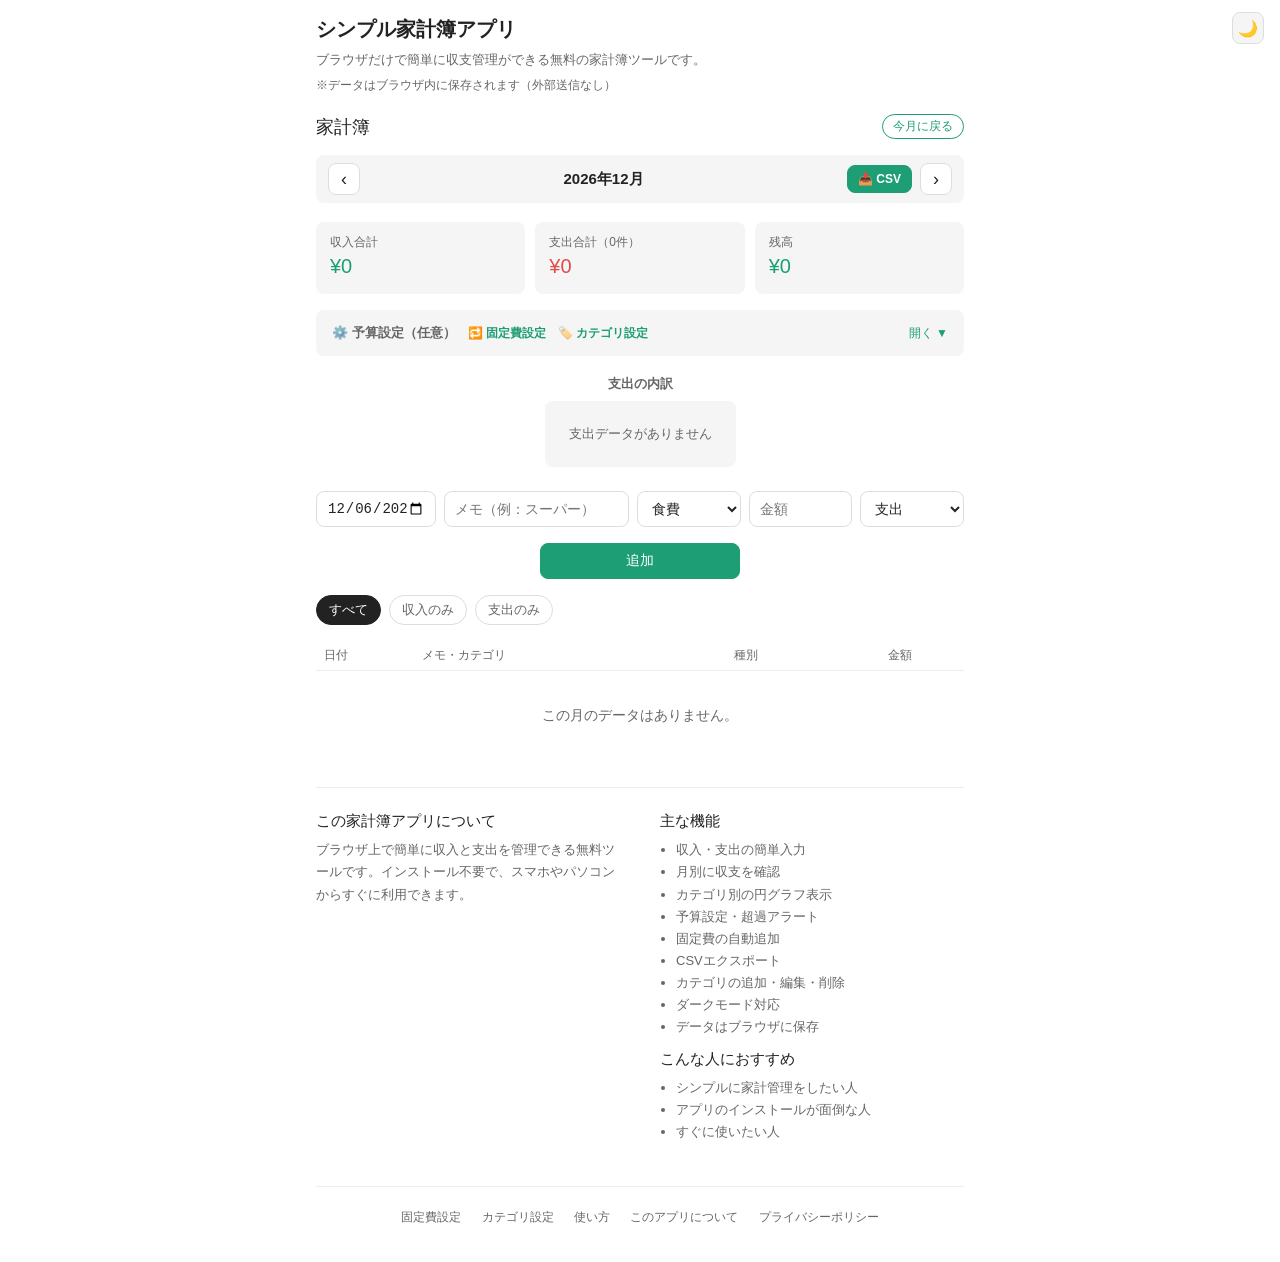
==== commit 55367d2a: "cssを分離" ====
--- a/index.html
+++ b/index.html
@@ -6,122 +6,12 @@
   <title>無料のシンプル家計簿アプリ｜ブラウザで使える家計管理ツール</title>
   <meta name="description" content="ブラウザで簡単に使える無料の家計簿アプリ。収入・支出を記録して残高を自動計算。シンプルで使いやすい家計管理ツールです。">
   <meta name="google-site-verification" content="Vpejjgy2v8YnU3CpGv6LPKepcT5oreoE4VWVMny3xwI" />
-  <style>
-    :root{
-      --color-text-primary:#222;
-      --color-text-secondary:#666;
-      --color-background-primary:#fff;
-      --color-background-secondary:#f5f5f5;
-      --color-border-secondary:#ddd;
-      --color-border-tertiary:#eee;
-      --border-radius-md:8px;
-    }
-    *{box-sizing:border-box;margin:0;padding:0}
-    body{font-family:-apple-system,BlinkMacSystemFont,"Segoe UI",Roboto,"Noto Sans JP",sans-serif;}
-    .wrap{padding:1rem 16px;max-width:680px;margin:0 auto;}
-    h2{font-size:18px;font-weight:500;color:var(--color-text-primary);margin-bottom:1rem}
-    .cards{display:grid;grid-template-columns:repeat(3,1fr);gap:10px;margin-bottom:1rem}
-    .card{background:var(--color-background-secondary);border-radius:var(--border-radius-md);padding:12px 14px}
-    .card-label{font-size:12px;color:var(--color-text-secondary);margin-bottom:4px}
-    .card-value{font-size:20px;font-weight:500;color:var(--color-text-primary)}
-    .card-value.income{color:#1D9E75}
-    .card-value.expense{color:#E24B4A}
-    .form-row{display:flex;gap:8px;margin-bottom:1rem;flex-wrap:wrap}
-    .form-row input,.form-row select{flex:1;min-width:100px;height:36px;padding:0 10px;border:0.5px solid var(--color-border-secondary);border-radius:var(--border-radius-md);background:var(--color-background-primary);color:var(--color-text-primary);font-size:14px}
-    .form-row input:focus,.form-row select:focus{outline:none;box-shadow:0 0 0 2px var(--color-border-secondary)}
-    .btn{height:36px;padding:0 16px;border:0.5px solid var(--color-border-secondary);border-radius:var(--border-radius-md);background:var(--color-background-primary);color:var(--color-text-primary);font-size:14px;cursor:pointer;white-space:nowrap}
-    .btn:hover{background:var(--color-background-secondary)}
-    .btn-add{background:#1D9E75;color:#fff;border-color:#1D9E75}
-    .btn-add:hover{background:#0F6E56;border-color:#0F6E56}
-    .list-header{display:grid;grid-template-columns:90px 1fr 80px 90px 36px;gap:8px;padding:6px 8px;font-size:12px;color:var(--color-text-secondary);border-bottom:0.5px solid var(--color-border-tertiary);margin-bottom:4px}
-    .list-item{display:grid;grid-template-columns:90px 1fr 80px 90px 36px;gap:8px;align-items:center;padding:8px;border-radius:var(--border-radius-md);font-size:14px;margin-bottom:4px;background:var(--color-background-primary);border:0.5px solid var(--color-border-tertiary)}
-    .list-item:hover{background:var(--color-background-secondary)}
-    .badge{display:inline-block;padding:2px 8px;border-radius:999px;font-size:11px;font-weight:500}
-    .badge.income{background:#E1F5EE;color:#0F6E56}
-    .badge.expense{background:#FCEBEB;color:#A32D2D}
-    .amount.income{color:#1D9E75;font-weight:500}
-    .amount.expense{color:#E24B4A;font-weight:500}
-    .del-btn{width:28px;height:28px;border:0.5px solid var(--color-border-tertiary);border-radius:var(--border-radius-md);background:transparent;color:var(--color-text-secondary);cursor:pointer;display:flex;align-items:center;justify-content:center;font-size:14px}
-    .del-btn:hover{background:#FCEBEB;color:#E24B4A;border-color:#F09595}
-    .empty{text-align:center;padding:2rem;color:var(--color-text-secondary);font-size:14px}
-    .filter-row{display:flex;gap:8px;margin-bottom:1rem;flex-wrap:wrap}
-    .filter-btn{height:30px;padding:0 12px;border:0.5px solid var(--color-border-secondary);border-radius:999px;background:var(--color-background-primary);color:var(--color-text-secondary);font-size:13px;cursor:pointer}
-    .filter-btn.active{background:var(--color-text-primary);color:var(--color-background-primary);border-color:var(--color-text-primary)}
-    #inp-date{min-width:120px;max-width:120px;}
-    #inp-memo{min-width:160px;}
-    .info-section{display:flex;gap:40px;flex-wrap:wrap;margin-top:30px;padding-top:24px;border-top:0.5px solid var(--color-border-tertiary);}
-    .info-block{flex:1;min-width:200px;}
-    .info-block h2{font-size:15px;margin-bottom:8px;}
-    .info-block p,.info-block li{font-size:13px;color:var(--color-text-secondary);line-height:1.7;}
-    .info-block ul{padding-left:16px;margin-bottom:12px;}
-    .site-footer{margin-top:30px;padding:20px 0;text-align:center;border-top:0.5px solid var(--color-border-tertiary);}
-    .site-footer a{font-size:12px;color:var(--color-text-secondary);text-decoration:none;margin:0 8px;}
-    .site-footer a:hover{color:var(--color-text-primary);}
-    .month-nav{display:flex;align-items:center;justify-content:space-between;margin-bottom:1.2rem;background:var(--color-background-secondary);border-radius:var(--border-radius-md);padding:8px 12px;}
-    .month-nav-btn{width:32px;height:32px;border:0.5px solid var(--color-border-secondary);border-radius:var(--border-radius-md);background:var(--color-background-primary);color:var(--color-text-primary);font-size:18px;cursor:pointer;display:flex;align-items:center;justify-content:center;}
-    .month-nav-btn:hover{background:var(--color-border-secondary);}
-    .month-label{font-size:15px;font-weight:600;color:var(--color-text-primary);}
-    .month-today-btn{font-size:12px;color:#1D9E75;border:0.5px solid #1D9E75;border-radius:999px;padding:3px 10px;background:transparent;cursor:pointer;}
-    .month-today-btn:hover{background:#E1F5EE;}
-    .chart-section{margin-bottom:1.5rem;display:flex;flex-direction:column;align-items:center;}
-    .chart-inner{display:flex;flex-direction:column;align-items:center;gap:16px;}
-    .chart-wrap{position:relative;width:140px;height:140px;flex-shrink:0;}
-    .chart-wrap canvas{width:140px !important;height:140px !important;}
-    .chart-center{position:absolute;top:50%;left:50%;transform:translate(-50%,-50%);text-align:center;pointer-events:none;}
-    .chart-center-label{font-size:11px;color:var(--color-text-secondary);}
-    .chart-center-value{font-size:14px;font-weight:600;color:#E24B4A;}
-    .chart-legend{display:flex;flex-direction:column;gap:6px;min-width:200px;}
-    .legend-item{display:flex;align-items:center;gap:8px;font-size:13px;}
-    .legend-dot{width:10px;height:10px;border-radius:50%;flex-shrink:0;}
-    .legend-name{flex:1;color:var(--color-text-primary);}
-    .legend-amount{font-weight:500;color:var(--color-text-primary);}
-    .legend-pct{font-size:11px;color:var(--color-text-secondary);margin-left:4px;}
-    .chart-empty{text-align:center;padding:1.5rem;color:var(--color-text-secondary);font-size:13px;background:var(--color-background-secondary);border-radius:var(--border-radius-md);width:100%;}
-    .budget-bar-wrap{height:6px;background:var(--color-border-secondary);border-radius:999px;margin-top:6px;overflow:hidden;}
-    .budget-bar{height:6px;border-radius:999px;transition:width .3s;}
-    .budget-bar.ok{background:#1D9E75;}
-    .budget-bar.warn{background:#F0A04B;}
-    .budget-bar.over{background:#E24B4A;}
-    .card-budget{font-size:11px;margin-top:4px;}
-    .card-budget.ok{color:#1D9E75;}
-    .card-budget.warn{color:#F0A04B;}
-    .card-budget.over{color:#E24B4A;font-weight:600;}
-    .alert-box{border-radius:var(--border-radius-md);padding:10px 14px;font-size:13px;margin-bottom:12px;display:flex;align-items:flex-start;gap:8px;}
-    .alert-box.warn{background:#FFF8E1;border:0.5px solid #F0A04B;color:#7a5000;}
-    .alert-box.over{background:#FEECEC;border:0.5px solid #E24B4A;color:#7a1a1a;}
-    .alert-icon{font-size:16px;flex-shrink:0;}
-    .budget-panel{background:var(--color-background-secondary);border-radius:var(--border-radius-md);padding:14px 16px;margin-bottom:1.2rem;}
-    .budget-panel-header{display:flex;align-items:center;justify-content:space-between;}
-    .budget-panel-title{font-size:13px;font-weight:600;color:var(--color-text-secondary);cursor:pointer;}
-    .budget-panel-toggle{font-size:12px;color:#1D9E75;cursor:pointer;}
-    .budget-panel-body{margin-top:12px;display:none;}
-    .budget-panel-body.open{display:block;}
-    .budget-row{display:flex;align-items:center;gap:8px;margin-bottom:8px;flex-wrap:wrap;}
-    .budget-row label{font-size:13px;color:var(--color-text-primary);min-width:80px;}
-    .budget-row input{height:32px;padding:0 10px;border:0.5px solid var(--color-border-secondary);border-radius:var(--border-radius-md);background:var(--color-background-primary);color:var(--color-text-primary);font-size:13px;width:130px;}
-    .budget-save-btn{height:32px;padding:0 14px;border:none;border-radius:var(--border-radius-md);background:#1D9E75;color:#fff;font-size:13px;font-weight:600;cursor:pointer;margin-top:4px;}
-    .budget-save-btn:hover{background:#0F6E56;}
-    .budget-clear-btn{height:32px;padding:0 14px;border:0.5px solid var(--color-border-secondary);border-radius:var(--border-radius-md);background:var(--color-background-primary);color:var(--color-text-secondary);font-size:13px;cursor:pointer;margin-top:4px;}
-    .budget-clear-btn:hover{background:var(--color-border-secondary);}
-    .fixed-notice{background:#E1F5EE;border-radius:var(--border-radius-md);padding:10px 14px;font-size:13px;color:#0F6E56;margin-bottom:12px;display:none;}
-    .csv-btn{height:28px;padding:0 10px;border:0.5px solid #1D9E75;border-radius:var(--border-radius-md);background:#1D9E75;color:#fff;font-size:12px;cursor:pointer;white-space:nowrap;font-weight:600;}
-    .csv-btn:hover{background:#0F6E56;}
-    .modal-overlay{position:fixed;top:0;left:0;width:100%;height:100%;background:rgba(0,0,0,0.4);display:none;align-items:center;justify-content:center;z-index:100;}
-    .modal-overlay.open{display:flex;}
-    .modal{background:var(--color-background-primary);border-radius:var(--border-radius-md);padding:24px;width:90%;max-width:340px;}
-    .modal-title{font-size:15px;font-weight:600;margin-bottom:16px;}
-    .modal-btn{display:block;width:100%;height:44px;border:0.5px solid var(--color-border-secondary);border-radius:var(--border-radius-md);background:var(--color-background-secondary);color:var(--color-text-primary);font-size:14px;cursor:pointer;margin-bottom:10px;text-align:left;padding:0 16px;}
-    .modal-btn:hover{background:var(--color-border-secondary);}
-    .modal-cancel{display:block;width:100%;height:36px;border:none;background:transparent;color:var(--color-text-secondary);font-size:13px;cursor:pointer;margin-top:4px;}
-    .modal-cancel:hover{color:var(--color-text-primary);}
-    @media(max-width:480px){
-      .list-header{grid-template-columns:72px 1fr 52px 72px 28px;font-size:11px;}
-      .list-item{grid-template-columns:72px 1fr 52px 72px 28px;font-size:12px;}
-    }
-  </style>
+  <link rel="stylesheet" href="style.css">
   <script async src="https://pagead2.googlesyndication.com/pagead/js/adsbygoogle.js?client=ca-pub-9737379912380680" crossorigin="anonymous"></script>
 </head>
 <body>
+
+<button class="theme-btn" id="theme-btn" onclick="toggleTheme()">🌙</button>
 
 <div class="modal-overlay" id="csv-modal">
   <div class="modal">
@@ -133,10 +23,9 @@
 </div>
 
 <div class="wrap">
-
   <h1 style="font-size:20px;margin-bottom:8px;">シンプル家計簿アプリ</h1>
-  <p style="font-size:13px;color:#666;margin-bottom:8px;">ブラウザだけで簡単に収支管理ができる無料の家計簿ツールです。</p>
-  <p style="font-size:12px;color:#666;margin-bottom:20px;">※データはブラウザ内に保存されます（外部送信なし）</p>
+  <p style="font-size:13px;color:var(--color-text-secondary);margin-bottom:8px;">ブラウザだけで簡単に収支管理ができる無料の家計簿ツールです。</p>
+  <p style="font-size:12px;color:var(--color-text-secondary);margin-bottom:20px;">※データはブラウザ内に保存されます（外部送信なし）</p>
 
   <div class="fixed-notice" id="fixed-notice"></div>
 
@@ -244,6 +133,7 @@
         <li>固定費の自動追加</li>
         <li>CSVエクスポート</li>
         <li>カテゴリの追加・編集・削除</li>
+        <li>ダークモード対応</li>
         <li>データはブラウザに保存</li>
       </ul>
       <h2>こんな人におすすめ</h2>
@@ -262,117 +152,113 @@
     <a href="about.html">このアプリについて</a>
     <a href="privacy.html">プライバシーポリシー</a>
   </div>
-
 </div>
 
 <script>
-const DEFAULT_CATS = ['食費','交通費','光熱費','娯楽','医療','給与','その他'];
-const CAT_COLORS = {
-  '食費':'#FF6B6B','交通費':'#4ECDC4','光熱費':'#FFD93D',
-  '娯楽':'#6C63FF','医療':'#FF9F43','給与':'#1D9E75','その他':'#A0AEC0',
-};
-const COLOR_POOL = ['#FF6B6B','#4ECDC4','#FFD93D','#6C63FF','#FF9F43','#1D9E75','#A0AEC0','#F06292','#4DB6AC','#FFB74D'];
-function getCatColor(cat, index){
-  return CAT_COLORS[cat] || COLOR_POOL[index % COLOR_POOL.length];
-}
-
-// カテゴリをlocalStorageから取得
-let catsData = JSON.parse(localStorage.getItem('kakeibo_cats') || 'null');
-if(!catsData){
-  catsData = DEFAULT_CATS.map(name => ({ id: Date.now() + Math.random(), name, isDefault: true }));
-  localStorage.setItem('kakeibo_cats', JSON.stringify(catsData));
-}
-// カテゴリ名の配列を取得
-function getCatNames(){ return catsData.map(c => c.name); }
-
-// カテゴリセレクトを動的に生成
+const DEFAULT_CATS=['食費','交通費','光熱費','娯楽','医療','給与','その他'];
+const CAT_COLORS={'食費':'#FF6B6B','交通費':'#4ECDC4','光熱費':'#FFD93D','娯楽':'#6C63FF','医療':'#FF9F43','給与':'#1D9E75','その他':'#A0AEC0'};
+const COLOR_POOL=['#FF6B6B','#4ECDC4','#FFD93D','#6C63FF','#FF9F43','#1D9E75','#A0AEC0','#F06292','#4DB6AC','#FFB74D'];
+function getCatColor(cat,index){return CAT_COLORS[cat]||COLOR_POOL[index%COLOR_POOL.length];}
+
+let catsData=JSON.parse(localStorage.getItem('kakeibo_cats')||'null');
+if(!catsData){catsData=DEFAULT_CATS.map(name=>({id:Date.now()+Math.random(),name,isDefault:true}));localStorage.setItem('kakeibo_cats',JSON.stringify(catsData));}
+function getCatNames(){return catsData.map(c=>c.name);}
 function renderCatSelect(){
-  const sel = document.getElementById('inp-cat');
-  sel.innerHTML = getCatNames().map(name => `<option value="${name}">${name}</option>`).join('');
-}
-
-let items      = JSON.parse(localStorage.getItem('kakeibo')||'[]');
-let budgets    = JSON.parse(localStorage.getItem('kakeibo_budgets')||'{}');
-let fixedCosts = JSON.parse(localStorage.getItem('kakeibo_fixed')||'[]');
-
-let filter = 'all';
-const today = new Date();
-let currentYear  = today.getFullYear();
-let currentMonth = today.getMonth() + 1;
-
-document.getElementById('inp-date').value = today.toISOString().split('T')[0];
-
-function save(){ localStorage.setItem('kakeibo', JSON.stringify(items)); }
-function saveBudgetData(){ localStorage.setItem('kakeibo_budgets', JSON.stringify(budgets)); }
-function fmt(n){ return '¥'+Number(n).toLocaleString('ja-JP'); }
-
-/* ── CSVエクスポート ── */
-function openModal(){ document.getElementById('csv-modal').classList.add('open'); }
-function closeModal(){ document.getElementById('csv-modal').classList.remove('open'); }
+  document.getElementById('inp-cat').innerHTML=getCatNames().map(name=>`<option value="${name}">${name}</option>`).join('');
+}
+
+let items=JSON.parse(localStorage.getItem('kakeibo')||'[]');
+let budgets=JSON.parse(localStorage.getItem('kakeibo_budgets')||'{}');
+let fixedCosts=JSON.parse(localStorage.getItem('kakeibo_fixed')||'[]');
+let filter='all';
+const today=new Date();
+let currentYear=today.getFullYear();
+let currentMonth=today.getMonth()+1;
+document.getElementById('inp-date').value=today.toISOString().split('T')[0];
+
+function save(){localStorage.setItem('kakeibo',JSON.stringify(items));}
+function saveBudgetData(){localStorage.setItem('kakeibo_budgets',JSON.stringify(budgets));}
+function fmt(n){return '¥'+Number(n).toLocaleString('ja-JP');}
+
+/* ── ダークモード ── */
+function applyTheme(theme){
+  const html=document.documentElement,btn=document.getElementById('theme-btn');
+  html.classList.remove('dark','light');
+  if(theme==='dark'){html.classList.add('dark');btn.textContent='☀️';}
+  else if(theme==='light'){html.classList.add('light');btn.textContent='🌙';}
+  else{btn.textContent=window.matchMedia('(prefers-color-scheme:dark)').matches?'☀️':'🌙';}
+}
+function toggleTheme(){
+  const isDark=document.documentElement.classList.contains('dark')||
+    (!document.documentElement.classList.contains('light')&&window.matchMedia('(prefers-color-scheme:dark)').matches);
+  const next=isDark?'light':'dark';
+  localStorage.setItem('theme',next);
+  applyTheme(next);
+  render();
+}
+applyTheme(localStorage.getItem('theme')||'auto');
+
+/* ── CSV ── */
+function openModal(){document.getElementById('csv-modal').classList.add('open');}
+function closeModal(){document.getElementById('csv-modal').classList.remove('open');}
 function exportCSV(type){
-  const target = type === 'month' ? getMonthItems() : items;
-  const filename = type === 'month' ? `家計簿_${currentYear}年${currentMonth}月.csv` : `家計簿_全データ.csv`;
-  if(target.length === 0){ alert('エクスポートするデータがありません。'); closeModal(); return; }
-  const headers = ['日付', 'メモ', 'カテゴリ', '種別', '金額', '固定費'];
-  const rows = target.map(i => [i.date, i.memo, i.cat, i.type==='income'?'収入':'支出', i.amount, i.isFixed?'〇':'']);
-  const csv = [headers, ...rows].map(row => row.map(cell => `"${String(cell).replace(/"/g,'""')}"`).join(',')).join('\n');
-  const blob = new Blob(['\uFEFF'+csv], {type:'text/csv;charset=utf-8'});
-  const url = URL.createObjectURL(blob);
-  const a = document.createElement('a');
-  a.href = url; a.download = filename; a.click();
+  const target=type==='month'?getMonthItems():items;
+  const filename=type==='month'?`家計簿_${currentYear}年${currentMonth}月.csv`:`家計簿_全データ.csv`;
+  if(target.length===0){alert('エクスポートするデータがありません。');closeModal();return;}
+  const headers=['日付','メモ','カテゴリ','種別','金額','固定費'];
+  const rows=target.map(i=>[i.date,i.memo,i.cat,i.type==='income'?'収入':'支出',i.amount,i.isFixed?'〇':'']);
+  const csv=[headers,...rows].map(row=>row.map(cell=>`"${String(cell).replace(/"/g,'""')}"`).join(',')).join('\n');
+  const blob=new Blob(['\uFEFF'+csv],{type:'text/csv;charset=utf-8'});
+  const url=URL.createObjectURL(blob);
+  const a=document.createElement('a');
+  a.href=url;a.download=filename;a.click();
   URL.revokeObjectURL(url);
   closeModal();
 }
 
-/* ── 固定費の自動追加 ── */
+/* ── 固定費 ── */
 function applyFixedCosts(){
-  if(fixedCosts.length===0) return;
-  const now=new Date();
-  const year=now.getFullYear(), month=now.getMonth()+1, todayDay=now.getDate();
+  if(fixedCosts.length===0)return;
+  const now=new Date(),year=now.getFullYear(),month=now.getMonth()+1,todayDay=now.getDate();
   const added=[];
   fixedCosts.forEach(f=>{
-    if(todayDay<f.day) return;
+    if(todayDay<f.day)return;
     const dateStr=`${year}-${String(month).padStart(2,'0')}-${String(f.day).padStart(2,'0')}`;
     const alreadyAdded=items.some(i=>i.date===dateStr&&i.memo===f.name&&i.cat===f.cat&&i.amount===f.amount&&i.type===f.type&&i.isFixed===true);
-    if(!alreadyAdded){ items.unshift({id:Date.now()+Math.random(),date:dateStr,memo:f.name,cat:f.cat,amount:f.amount,type:f.type,isFixed:true}); added.push(f.name); }
+    if(!alreadyAdded){items.unshift({id:Date.now()+Math.random(),date:dateStr,memo:f.name,cat:f.cat,amount:f.amount,type:f.type,isFixed:true});added.push(f.name);}
   });
   if(added.length>0){
     save();
     const notice=document.getElementById('fixed-notice');
     notice.textContent=`✅ 固定費を自動追加しました：${added.join('・')}`;
     notice.style.display='block';
-    setTimeout(()=>{ notice.style.display='none'; },4000);
+    setTimeout(()=>{notice.style.display='none';},4000);
   }
 }
 
 /* ── 月ナビ ── */
-function updateMonthLabel(){ document.getElementById('month-label').textContent=`${currentYear}年${currentMonth}月`; }
+function updateMonthLabel(){document.getElementById('month-label').textContent=`${currentYear}年${currentMonth}月`;}
 function changeMonth(diff){
   currentMonth+=diff;
   if(currentMonth>12){currentMonth=1;currentYear++;}
   if(currentMonth<1){currentMonth=12;currentYear--;}
-  updateMonthLabel(); render();
-}
-function goToToday(){
-  const n=new Date(); currentYear=n.getFullYear(); currentMonth=n.getMonth()+1;
-  updateMonthLabel(); render();
-}
+  updateMonthLabel();render();
+}
+function goToToday(){const n=new Date();currentYear=n.getFullYear();currentMonth=n.getMonth()+1;updateMonthLabel();render();}
 function getMonthItems(){
-  return items.filter(i=>{ const d=new Date(i.date); return d.getFullYear()===currentYear&&d.getMonth()+1===currentMonth; });
-}
-
-/* ── 予算パネル ── */
+  return items.filter(i=>{const d=new Date(i.date);return d.getFullYear()===currentYear&&d.getMonth()+1===currentMonth;});
+}
+
+/* ── 予算 ── */
 function toggleBudgetPanel(){
-  const body=document.getElementById('budget-panel-body');
-  const label=document.getElementById('budget-toggle-label');
+  const body=document.getElementById('budget-panel-body'),label=document.getElementById('budget-toggle-label');
   const isOpen=body.classList.toggle('open');
   label.textContent=isOpen?'閉じる ▲':'開く ▼';
-  if(isOpen) renderBudgetInputs();
+  if(isOpen)renderBudgetInputs();
 }
 function renderBudgetInputs(){
   document.getElementById('budget-total-input').value=budgets.total||'';
-  const catRows=document.getElementById('budget-cat-rows');
-  catRows.innerHTML=getCatNames().map(cat=>`
+  document.getElementById('budget-cat-rows').innerHTML=getCatNames().map(cat=>`
     <div class="budget-row">
       <label>${cat}</label>
       <input type="number" id="bcat-${cat}" placeholder="未設定" min="0" value="${(budgets.cats&&budgets.cats[cat])||''}">
@@ -383,41 +269,35 @@
 function saveBudget(){
   const total=parseInt(document.getElementById('budget-total-input').value)||null;
   const cats={};
-  getCatNames().forEach(cat=>{ const v=parseInt(document.getElementById('bcat-'+cat).value)||null; if(v) cats[cat]=v; });
-  budgets={total,cats}; saveBudgetData(); toggleBudgetPanel(); render();
-}
-function clearBudget(){ budgets={}; saveBudgetData(); renderBudgetInputs(); render(); }
-
-/* ── 予算バー・アラート ── */
+  getCatNames().forEach(cat=>{const v=parseInt(document.getElementById('bcat-'+cat).value)||null;if(v)cats[cat]=v;});
+  budgets={total,cats};saveBudgetData();toggleBudgetPanel();render();
+}
+function clearBudget(){budgets={};saveBudgetData();renderBudgetInputs();render();}
+
 function renderBudgetUI(monthItems){
   const expense=monthItems.filter(i=>i.type==='expense').reduce((s,i)=>s+i.amount,0);
   const totalBudget=budgets.total||null;
-  const barWrap=document.getElementById('budget-total-bar-wrap');
-  const barEl=document.getElementById('budget-total-bar');
-  const labelEl=document.getElementById('budget-total-label');
+  const barWrap=document.getElementById('budget-total-bar-wrap'),barEl=document.getElementById('budget-total-bar'),labelEl=document.getElementById('budget-total-label');
   if(totalBudget){
-    const pct=Math.min(expense/totalBudget*100,100);
-    const remaining=totalBudget-expense;
+    const pct=Math.min(expense/totalBudget*100,100),remaining=totalBudget-expense;
     const status=pct>=100?'over':pct>=80?'warn':'ok';
-    barWrap.style.display='block'; barEl.style.width=pct+'%'; barEl.className='budget-bar '+status;
+    barWrap.style.display='block';barEl.style.width=pct+'%';barEl.className='budget-bar '+status;
     labelEl.className='card-budget '+status;
     labelEl.textContent=remaining>=0?`残り ${fmt(remaining)} / ${fmt(totalBudget)}`:`超過 ${fmt(-remaining)} ⚠️`;
-  } else { barWrap.style.display='none'; labelEl.textContent=''; }
+  }else{barWrap.style.display='none';labelEl.textContent='';}
   const alerts=[];
-  if(totalBudget&&expense>totalBudget) alerts.push({type:'over',msg:`今月の支出が予算を超過しています（${fmt(expense)} / ${fmt(totalBudget)}）`});
-  else if(totalBudget&&expense/totalBudget>=0.8) alerts.push({type:'warn',msg:`今月の支出が予算の80%を超えました（残り ${fmt(totalBudget-expense)}）`});
+  if(totalBudget&&expense>totalBudget)alerts.push({type:'over',msg:`今月の支出が予算を超過しています（${fmt(expense)} / ${fmt(totalBudget)}）`});
+  else if(totalBudget&&expense/totalBudget>=0.8)alerts.push({type:'warn',msg:`今月の支出が予算の80%を超えました（残り ${fmt(totalBudget-expense)}）`});
   if(budgets.cats){
     const catExp={};
-    monthItems.filter(i=>i.type==='expense').forEach(i=>{ catExp[i.cat]=(catExp[i.cat]||0)+i.amount; });
+    monthItems.filter(i=>i.type==='expense').forEach(i=>{catExp[i.cat]=(catExp[i.cat]||0)+i.amount;});
     Object.entries(budgets.cats).forEach(([cat,budget])=>{
       const exp=catExp[cat]||0;
-      if(exp>budget) alerts.push({type:'over',msg:`${cat}が予算を超過しています（${fmt(exp)} / ${fmt(budget)}）`});
-      else if(exp/budget>=0.8) alerts.push({type:'warn',msg:`${cat}が予算の80%を超えました（残り ${fmt(budget-exp)}）`});
+      if(exp>budget)alerts.push({type:'over',msg:`${cat}が予算を超過しています（${fmt(exp)} / ${fmt(budget)}）`});
+      else if(exp/budget>=0.8)alerts.push({type:'warn',msg:`${cat}が予算の80%を超えました（残り ${fmt(budget-exp)}）`});
     });
   }
-  document.getElementById('alert-area').innerHTML=alerts.map(a=>`
-    <div class="alert-box ${a.type}"><span class="alert-icon">${a.type==='over'?'🔴':'⚠️'}</span><span>${a.msg}</span></div>
-  `).join('');
+  document.getElementById('alert-area').innerHTML=alerts.map(a=>`<div class="alert-box ${a.type}"><span class="alert-icon">${a.type==='over'?'🔴':'⚠️'}</span><span>${a.msg}</span></div>`).join('');
 }
 
 /* ── 円グラフ ── */
@@ -425,10 +305,11 @@
   const chartArea=document.getElementById('chart-area');
   const expenses=monthItems.filter(i=>i.type==='expense');
   const total=expenses.reduce((s,i)=>s+i.amount,0);
-  if(total===0){ chartArea.innerHTML='<div class="chart-empty">支出データがありません</div>'; return; }
+  if(total===0){chartArea.innerHTML='<div class="chart-empty">支出データがありません</div>';return;}
   const catMap={};
-  expenses.forEach(i=>{ catMap[i.cat]=(catMap[i.cat]||0)+i.amount; });
+  expenses.forEach(i=>{catMap[i.cat]=(catMap[i.cat]||0)+i.amount;});
   const cats=Object.entries(catMap).sort((a,b)=>b[1]-a[1]);
+  const bgColor=getComputedStyle(document.documentElement).getPropertyValue('--color-background-primary').trim();
   chartArea.innerHTML=`
     <div class="chart-inner">
       <div class="chart-wrap">
@@ -449,49 +330,35 @@
       <span class="legend-pct">${Math.round(amt/total*100)}%</span>
     </div>
   `).join('');
-  const canvas=document.getElementById('pie-canvas');
-  const ctx=canvas.getContext('2d');
+  const canvas=document.getElementById('pie-canvas'),ctx=canvas.getContext('2d');
   const cx=70,cy=70,r=60,innerR=36;
   let startAngle=-Math.PI/2;
   cats.forEach(([cat,amt],i)=>{
     const slice=(amt/total)*2*Math.PI;
-    ctx.beginPath();ctx.moveTo(cx,cy);
-    ctx.arc(cx,cy,r,startAngle,startAngle+slice);
-    ctx.closePath();ctx.fillStyle=getCatColor(cat,i);ctx.fill();
+    ctx.beginPath();ctx.moveTo(cx,cy);ctx.arc(cx,cy,r,startAngle,startAngle+slice);ctx.closePath();ctx.fillStyle=getCatColor(cat,i);ctx.fill();
     startAngle+=slice;
   });
-  ctx.beginPath();ctx.arc(cx,cy,innerR,0,2*Math.PI);
-  ctx.fillStyle='#ffffff';ctx.fill();
-}
-
-/* ── データ追加・削除 ── */
+  ctx.beginPath();ctx.arc(cx,cy,innerR,0,2*Math.PI);ctx.fillStyle=bgColor||'#ffffff';ctx.fill();
+}
+
+/* ── データ操作 ── */
 function addItem(){
-  const date=document.getElementById('inp-date').value;
-  const memo=document.getElementById('inp-memo').value.trim();
-  const cat=document.getElementById('inp-cat').value;
-  const amount=parseInt(document.getElementById('inp-amount').value);
+  const date=document.getElementById('inp-date').value,memo=document.getElementById('inp-memo').value.trim();
+  const cat=document.getElementById('inp-cat').value,amount=parseInt(document.getElementById('inp-amount').value);
   const type=document.getElementById('inp-type').value;
   if(!date||!amount||amount<=0){
     document.getElementById('inp-amount').style.boxShadow='0 0 0 2px #E24B4A';
-    setTimeout(()=>document.getElementById('inp-amount').style.boxShadow='',1500);
-    return;
+    setTimeout(()=>document.getElementById('inp-amount').style.boxShadow='',1500);return;
   }
-  const inputDate=new Date(date);
-  currentYear=inputDate.getFullYear(); currentMonth=inputDate.getMonth()+1;
+  const inputDate=new Date(date);currentYear=inputDate.getFullYear();currentMonth=inputDate.getMonth()+1;
   items.unshift({id:Date.now(),date,memo:memo||cat,cat,amount,type});
-  save();
-  document.getElementById('inp-memo').value='';
-  document.getElementById('inp-amount').value='';
-  updateMonthLabel(); render();
-}
-function deleteItem(id){ items=items.filter(i=>i.id!==id); save(); render(); }
-function setFilter(f,el){
-  filter=f;
-  document.querySelectorAll('.filter-btn').forEach(b=>b.classList.remove('active'));
-  el.classList.add('active'); render();
-}
-
-/* ── メイン描画 ── */
+  save();document.getElementById('inp-memo').value='';document.getElementById('inp-amount').value='';
+  updateMonthLabel();render();
+}
+function deleteItem(id){items=items.filter(i=>i.id!==id);save();render();}
+function setFilter(f,el){filter=f;document.querySelectorAll('.filter-btn').forEach(b=>b.classList.remove('active'));el.classList.add('active');render();}
+
+/* ── 描画 ── */
 function render(){
   const monthItems=getMonthItems();
   const filtered=filter==='all'?monthItems:monthItems.filter(i=>i.type===filter);
@@ -501,14 +368,11 @@
   document.getElementById('total-income').textContent=fmt(income);
   document.getElementById('total-expense').textContent=fmt(expense);
   const balEl=document.getElementById('total-balance');
-  balEl.textContent=fmt(balance);
-  balEl.style.color=balance>=0?'#1D9E75':'#E24B4A';
-  const expCount=monthItems.filter(i=>i.type==='expense').length;
-  document.getElementById('num-of-expenditures').textContent=expCount;
-  renderBudgetUI(monthItems);
-  renderChart(monthItems);
+  balEl.textContent=fmt(balance);balEl.style.color=balance>=0?'#1D9E75':'#E24B4A';
+  document.getElementById('num-of-expenditures').textContent=monthItems.filter(i=>i.type==='expense').length;
+  renderBudgetUI(monthItems);renderChart(monthItems);
   const list=document.getElementById('list');
-  if(filtered.length===0){ list.innerHTML='<div class="empty">この月のデータはありません。</div>'; return; }
+  if(filtered.length===0){list.innerHTML='<div class="empty">この月のデータはありません。</div>';return;}
   list.innerHTML=filtered.map(i=>`
     <div class="list-item">
       <span style="font-size:13px;color:var(--color-text-secondary)">${i.date}</span>
@@ -524,10 +388,7 @@
   `).join('');
 }
 
-renderCatSelect();
-applyFixedCosts();
-updateMonthLabel();
-render();
+renderCatSelect();applyFixedCosts();updateMonthLabel();render();
 </script>
 </body>
 </html>
--- a/style.css
+++ b/style.css
@@ -0,0 +1,277 @@
+/* ========================================
+   シンプル家計簿アプリ 共通スタイル
+   style.css
+======================================== */
+
+/* ── カラー変数（ライトモード） ── */
+:root{
+  --color-text-primary:#222;
+  --color-text-secondary:#666;
+  --color-background-primary:#fff;
+  --color-background-secondary:#f5f5f5;
+  --color-border-secondary:#ddd;
+  --color-border-tertiary:#eee;
+  --color-green:#1D9E75;
+  --border-radius-md:8px;
+}
+
+/* ── ダークモード（ブラウザ設定に連動） ── */
+@media(prefers-color-scheme:dark){
+  :root{
+    --color-text-primary:#e8eaf6;
+    --color-text-secondary:#9196b5;
+    --color-background-primary:#1a1d27;
+    --color-background-secondary:#22263a;
+    --color-border-secondary:#2e3248;
+    --color-border-tertiary:#2e3248;
+  }
+}
+
+/* ── 手動ダークモード ── */
+html.dark{
+  --color-text-primary:#e8eaf6;
+  --color-text-secondary:#9196b5;
+  --color-background-primary:#1a1d27;
+  --color-background-secondary:#22263a;
+  --color-border-secondary:#2e3248;
+  --color-border-tertiary:#2e3248;
+}
+
+/* ── 手動ライトモード ── */
+html.light{
+  --color-text-primary:#222;
+  --color-text-secondary:#666;
+  --color-background-primary:#fff;
+  --color-background-secondary:#f5f5f5;
+  --color-border-secondary:#ddd;
+  --color-border-tertiary:#eee;
+}
+
+/* ── リセット・ベース ── */
+*{box-sizing:border-box;margin:0;padding:0}
+body{
+  font-family:-apple-system,BlinkMacSystemFont,"Segoe UI",Roboto,"Noto Sans JP",sans-serif;
+  color:var(--color-text-primary);
+  background:var(--color-background-primary);
+  transition:background .2s,color .2s;
+}
+
+/* ── レイアウト ── */
+.wrap{padding:1rem 16px;max-width:680px;margin:0 auto;}
+h2{font-size:18px;font-weight:500;color:var(--color-text-primary);margin-bottom:1rem}
+
+/* ── ヘッダー ── */
+header{border-bottom:0.5px solid var(--color-border-tertiary);padding:0 20px;}
+.header-inner{max-width:680px;margin:0 auto;display:flex;align-items:center;justify-content:space-between;height:52px;}
+.logo{font-size:15px;font-weight:600;text-decoration:none;color:var(--color-text-primary);}
+nav{display:flex;gap:20px;}
+nav a{font-size:13px;color:var(--color-text-secondary);text-decoration:none;}
+nav a:hover{color:var(--color-text-primary);}
+
+/* ── フッター ── */
+footer{border-top:0.5px solid var(--color-border-tertiary);padding:20px;text-align:center;}
+.footer-inner{max-width:680px;margin:0 auto;display:flex;gap:16px;justify-content:center;flex-wrap:wrap;}
+footer a{font-size:12px;color:var(--color-text-secondary);text-decoration:none;}
+footer a:hover{color:var(--color-text-primary);}
+
+/* ── ダークモードトグルボタン ── */
+.theme-btn{
+  width:32px;height:32px;
+  border:0.5px solid var(--color-border-secondary);
+  border-radius:var(--border-radius-md);
+  background:var(--color-background-secondary);
+  color:var(--color-text-primary);
+  font-size:16px;cursor:pointer;
+  display:flex;align-items:center;justify-content:center;
+  position:fixed;top:12px;right:16px;z-index:50;
+}
+.theme-btn:hover{background:var(--color-border-secondary);}
+
+/* ── カード ── */
+.cards{display:grid;grid-template-columns:repeat(3,1fr);gap:10px;margin-bottom:1rem}
+.card{background:var(--color-background-secondary);border-radius:var(--border-radius-md);padding:12px 14px}
+.card-label{font-size:12px;color:var(--color-text-secondary);margin-bottom:4px}
+.card-value{font-size:20px;font-weight:500;color:var(--color-text-primary)}
+.card-value.income{color:#1D9E75}
+.card-value.expense{color:#E24B4A}
+
+/* ── フォーム ── */
+.form-row{display:flex;gap:8px;margin-bottom:1rem;flex-wrap:wrap}
+.form-row input,.form-row select{
+  flex:1;min-width:100px;height:36px;padding:0 10px;
+  border:0.5px solid var(--color-border-secondary);
+  border-radius:var(--border-radius-md);
+  background:var(--color-background-primary);
+  color:var(--color-text-primary);font-size:14px
+}
+.form-row input:focus,.form-row select:focus{outline:none;box-shadow:0 0 0 2px var(--color-border-secondary)}
+#inp-date{min-width:120px;max-width:120px;}
+#inp-memo{min-width:160px;}
+
+/* ── ボタン ── */
+.btn{height:36px;padding:0 16px;border:0.5px solid var(--color-border-secondary);border-radius:var(--border-radius-md);background:var(--color-background-primary);color:var(--color-text-primary);font-size:14px;cursor:pointer;white-space:nowrap}
+.btn:hover{background:var(--color-background-secondary)}
+.btn-add{background:#1D9E75;color:#fff;border-color:#1D9E75}
+.btn-add:hover{background:#0F6E56;border-color:#0F6E56}
+.btn-sm{height:30px;padding:0 10px;border:0.5px solid var(--color-border-secondary);border-radius:var(--border-radius-md);background:var(--color-background-primary);color:var(--color-text-secondary);font-size:12px;cursor:pointer;}
+.btn-sm:hover{background:var(--color-background-secondary);}
+.btn-edit{color:#3B82F6;border-color:#3B82F6;}
+.btn-edit:hover{background:#EFF6FF;}
+.btn-save{color:var(--color-green);border-color:var(--color-green);display:none;}
+.btn-save:hover{background:#E1F5EE;}
+.btn-cancel{color:var(--color-text-secondary);display:none;}
+.btn-del{color:#E24B4A;border-color:#E24B4A;}
+.btn-del:hover{background:#FEECEC;}
+.csv-btn{height:28px;padding:0 10px;border:0.5px solid #1D9E75;border-radius:var(--border-radius-md);background:#1D9E75;color:#fff;font-size:12px;cursor:pointer;white-space:nowrap;font-weight:600;}
+.csv-btn:hover{background:#0F6E56;}
+
+/* ── 一覧 ── */
+.list-header{display:grid;grid-template-columns:90px 1fr 80px 90px 36px;gap:8px;padding:6px 8px;font-size:12px;color:var(--color-text-secondary);border-bottom:0.5px solid var(--color-border-tertiary);margin-bottom:4px}
+.list-item{display:grid;grid-template-columns:90px 1fr 80px 90px 36px;gap:8px;align-items:center;padding:8px;border-radius:var(--border-radius-md);font-size:14px;margin-bottom:4px;background:var(--color-background-primary);border:0.5px solid var(--color-border-tertiary)}
+.list-item:hover{background:var(--color-background-secondary)}
+.badge{display:inline-block;padding:2px 8px;border-radius:999px;font-size:11px;font-weight:500}
+.badge.income{background:#E1F5EE;color:#0F6E56}
+.badge.expense{background:#FCEBEB;color:#A32D2D}
+.amount.income{color:#1D9E75;font-weight:500}
+.amount.expense{color:#E24B4A;font-weight:500}
+.del-btn{width:28px;height:28px;border:0.5px solid var(--color-border-tertiary);border-radius:var(--border-radius-md);background:transparent;color:var(--color-text-secondary);cursor:pointer;display:flex;align-items:center;justify-content:center;font-size:14px}
+.del-btn:hover{background:#FCEBEB;color:#E24B4A;border-color:#F09595}
+.empty{text-align:center;padding:2rem;color:var(--color-text-secondary);font-size:14px}
+
+/* ── フィルター ── */
+.filter-row{display:flex;gap:8px;margin-bottom:1rem;flex-wrap:wrap}
+.filter-btn{height:30px;padding:0 12px;border:0.5px solid var(--color-border-secondary);border-radius:999px;background:var(--color-background-primary);color:var(--color-text-secondary);font-size:13px;cursor:pointer}
+.filter-btn.active{background:var(--color-text-primary);color:var(--color-background-primary);border-color:var(--color-text-primary)}
+
+/* ── 月ナビ ── */
+.month-nav{display:flex;align-items:center;justify-content:space-between;margin-bottom:1.2rem;background:var(--color-background-secondary);border-radius:var(--border-radius-md);padding:8px 12px;}
+.month-nav-btn{width:32px;height:32px;border:0.5px solid var(--color-border-secondary);border-radius:var(--border-radius-md);background:var(--color-background-primary);color:var(--color-text-primary);font-size:18px;cursor:pointer;display:flex;align-items:center;justify-content:center;}
+.month-nav-btn:hover{background:var(--color-background-secondary);}
+.month-label{font-size:15px;font-weight:600;color:var(--color-text-primary);}
+.month-today-btn{font-size:12px;color:#1D9E75;border:0.5px solid #1D9E75;border-radius:999px;padding:3px 10px;background:transparent;cursor:pointer;}
+.month-today-btn:hover{background:#E1F5EE;}
+
+/* ── 円グラフ ── */
+.chart-section{margin-bottom:1.5rem;display:flex;flex-direction:column;align-items:center;}
+.chart-inner{display:flex;flex-direction:column;align-items:center;gap:16px;}
+.chart-wrap{position:relative;width:140px;height:140px;flex-shrink:0;}
+.chart-wrap canvas{width:140px !important;height:140px !important;}
+.chart-center{position:absolute;top:50%;left:50%;transform:translate(-50%,-50%);text-align:center;pointer-events:none;}
+.chart-center-label{font-size:11px;color:var(--color-text-secondary);}
+.chart-center-value{font-size:14px;font-weight:600;color:#E24B4A;}
+.chart-legend{display:flex;flex-direction:column;gap:6px;min-width:200px;}
+.legend-item{display:flex;align-items:center;gap:8px;font-size:13px;}
+.legend-dot{width:10px;height:10px;border-radius:50%;flex-shrink:0;}
+.legend-name{flex:1;color:var(--color-text-primary);}
+.legend-amount{font-weight:500;color:var(--color-text-primary);}
+.legend-pct{font-size:11px;color:var(--color-text-secondary);margin-left:4px;}
+.chart-empty{text-align:center;padding:1.5rem;color:var(--color-text-secondary);font-size:13px;background:var(--color-background-secondary);border-radius:var(--border-radius-md);width:100%;}
+
+/* ── 予算バー ── */
+.budget-bar-wrap{height:6px;background:var(--color-border-secondary);border-radius:999px;margin-top:6px;overflow:hidden;}
+.budget-bar{height:6px;border-radius:999px;transition:width .3s;}
+.budget-bar.ok{background:#1D9E75;}
+.budget-bar.warn{background:#F0A04B;}
+.budget-bar.over{background:#E24B4A;}
+.card-budget{font-size:11px;margin-top:4px;}
+.card-budget.ok{color:#1D9E75;}
+.card-budget.warn{color:#F0A04B;}
+.card-budget.over{color:#E24B4A;font-weight:600;}
+
+/* ── アラートボックス ── */
+.alert-box{border-radius:var(--border-radius-md);padding:10px 14px;font-size:13px;margin-bottom:12px;display:flex;align-items:flex-start;gap:8px;}
+.alert-box.warn{background:#FFF8E1;border:0.5px solid #F0A04B;color:#7a5000;}
+.alert-box.over{background:#FEECEC;border:0.5px solid #E24B4A;color:#7a1a1a;}
+.alert-icon{font-size:16px;flex-shrink:0;}
+
+/* ── 予算パネル ── */
+.budget-panel{background:var(--color-background-secondary);border-radius:var(--border-radius-md);padding:14px 16px;margin-bottom:1.2rem;}
+.budget-panel-header{display:flex;align-items:center;justify-content:space-between;}
+.budget-panel-title{font-size:13px;font-weight:600;color:var(--color-text-secondary);cursor:pointer;}
+.budget-panel-toggle{font-size:12px;color:#1D9E75;cursor:pointer;}
+.budget-panel-body{margin-top:12px;display:none;}
+.budget-panel-body.open{display:block;}
+.budget-row{display:flex;align-items:center;gap:8px;margin-bottom:8px;flex-wrap:wrap;}
+.budget-row label{font-size:13px;color:var(--color-text-primary);min-width:80px;}
+.budget-row input{height:32px;padding:0 10px;border:0.5px solid var(--color-border-secondary);border-radius:var(--border-radius-md);background:var(--color-background-primary);color:var(--color-text-primary);font-size:13px;width:130px;}
+.budget-save-btn{height:32px;padding:0 14px;border:none;border-radius:var(--border-radius-md);background:#1D9E75;color:#fff;font-size:13px;font-weight:600;cursor:pointer;margin-top:4px;}
+.budget-save-btn:hover{background:#0F6E56;}
+.budget-clear-btn{height:32px;padding:0 14px;border:0.5px solid var(--color-border-secondary);border-radius:var(--border-radius-md);background:var(--color-background-primary);color:var(--color-text-secondary);font-size:13px;cursor:pointer;margin-top:4px;}
+.budget-clear-btn:hover{background:var(--color-background-secondary);}
+
+/* ── 固定費通知 ── */
+.fixed-notice{background:#E1F5EE;border-radius:var(--border-radius-md);padding:10px 14px;font-size:13px;color:#0F6E56;margin-bottom:12px;display:none;}
+
+/* ── モーダル ── */
+.modal-overlay{position:fixed;top:0;left:0;width:100%;height:100%;background:rgba(0,0,0,0.4);display:none;align-items:center;justify-content:center;z-index:100;}
+.modal-overlay.open{display:flex;}
+.modal{background:var(--color-background-primary);border-radius:var(--border-radius-md);padding:24px;width:90%;max-width:340px;}
+.modal-title{font-size:15px;font-weight:600;margin-bottom:16px;}
+.modal-btn{display:block;width:100%;height:44px;border:0.5px solid var(--color-border-secondary);border-radius:var(--border-radius-md);background:var(--color-background-secondary);color:var(--color-text-primary);font-size:14px;cursor:pointer;margin-bottom:10px;text-align:left;padding:0 16px;}
+.modal-btn:hover{background:var(--color-border-secondary);}
+.modal-cancel{display:block;width:100%;height:36px;border:none;background:transparent;color:var(--color-text-secondary);font-size:13px;cursor:pointer;margin-top:4px;}
+.modal-cancel:hover{color:var(--color-text-primary);}
+
+/* ── 情報セクション ── */
+.info-section{display:flex;gap:40px;flex-wrap:wrap;margin-top:30px;padding-top:24px;border-top:0.5px solid var(--color-border-tertiary);}
+.info-block{flex:1;min-width:200px;}
+.info-block h2{font-size:15px;margin-bottom:8px;}
+.info-block p,.info-block li{font-size:13px;color:var(--color-text-secondary);line-height:1.7;}
+.info-block ul{padding-left:16px;margin-bottom:12px;}
+.site-footer{margin-top:30px;padding:20px 0;text-align:center;border-top:0.5px solid var(--color-border-tertiary);}
+.site-footer a{font-size:12px;color:var(--color-text-secondary);text-decoration:none;margin:0 8px;}
+.site-footer a:hover{color:var(--color-text-primary);}
+
+/* ── サブページ共通 ── */
+.page-title{font-size:22px;font-weight:600;margin-bottom:6px;}
+.page-desc{font-size:13px;color:var(--color-text-secondary);margin-bottom:20px;}
+.info-box{background:#E1F5EE;border-left:3px solid var(--color-green);border-radius:0 var(--border-radius-md) var(--border-radius-md) 0;padding:10px 14px;font-size:13px;color:#0F6E56;margin-bottom:20px;}
+.warn-box{background:#FFF8E1;border-left:3px solid #F0A04B;border-radius:0 var(--border-radius-md) var(--border-radius-md) 0;padding:10px 14px;font-size:13px;color:#7a5000;margin-bottom:20px;display:none;}
+.back-btn{display:inline-flex;align-items:center;gap:6px;font-size:13px;color:var(--color-green);text-decoration:none;margin-top:8px;}
+.section{margin-bottom:32px;}
+
+/* ── カード（サブページ用） ── */
+.sub-card{background:var(--color-background-secondary);border-radius:var(--border-radius-md);padding:16px;margin-bottom:16px;}
+.card-title{font-size:13px;font-weight:600;color:var(--color-text-secondary);margin-bottom:12px;text-transform:uppercase;letter-spacing:.5px;}
+
+/* ── ステップ（howto用） ── */
+.step{display:flex;gap:16px;margin-bottom:24px;}
+.step-num{width:32px;height:32px;background:var(--color-green);color:#fff;border-radius:50%;display:flex;align-items:center;justify-content:center;font-size:14px;font-weight:600;flex-shrink:0;margin-top:2px;}
+.step-title{font-size:15px;font-weight:600;margin-bottom:6px;}
+.step-desc{font-size:14px;color:var(--color-text-secondary);}
+.step-list{margin:8px 0 0 0;padding-left:0;list-style:none;}
+.step-list li{font-size:13px;color:var(--color-text-secondary);padding:4px 0;padding-left:14px;position:relative;}
+.step-list li::before{content:"・";position:absolute;left:0;}
+.divider{border:none;border-top:0.5px solid var(--color-border-tertiary);margin:8px 0 24px;}
+.note-box{background:#FFF8E1;border-left:3px solid #F9A825;border-radius:0 var(--border-radius-md) var(--border-radius-md) 0;padding:12px 16px;font-size:13px;color:#555;margin-top:8px;}
+
+/* ── about用 ── */
+.feature-grid{display:grid;grid-template-columns:repeat(auto-fit,minmax(180px,1fr));gap:10px;margin-top:4px;}
+.feature-card{background:var(--color-background-secondary);border-radius:var(--border-radius-md);padding:14px 16px;}
+.feature-icon{font-size:20px;margin-bottom:6px;}
+.feature-title{font-size:13px;font-weight:600;margin-bottom:4px;}
+.feature-desc{font-size:12px;color:var(--color-text-secondary);}
+.profile-box{background:var(--color-background-secondary);border-radius:var(--border-radius-md);padding:16px 20px;display:flex;gap:16px;align-items:flex-start;}
+.profile-name{font-size:14px;font-weight:600;margin-bottom:4px;}
+.profile-bio{font-size:13px;color:var(--color-text-secondary);}
+
+/* ── カテゴリ設定用 ── */
+.cat-item{display:flex;align-items:center;gap:8px;background:var(--color-background-primary);border:0.5px solid var(--color-border-tertiary);border-radius:var(--border-radius-md);padding:10px 12px;margin-bottom:8px;}
+.cat-name{flex:1;font-size:14px;font-weight:500;}
+.cat-default{font-size:11px;color:var(--color-text-secondary);margin-left:6px;}
+.edit-input{flex:1;height:32px;padding:0 10px;border:0.5px solid var(--color-green);border-radius:var(--border-radius-md);background:var(--color-background-primary);color:var(--color-text-primary);font-size:14px;outline:none;display:none;}
+
+/* ── 固定費設定用 ── */
+.fixed-item{display:grid;grid-template-columns:1fr 80px 60px 80px 36px;gap:8px;align-items:center;background:var(--color-background-primary);border:0.5px solid var(--color-border-tertiary);border-radius:var(--border-radius-md);padding:10px 12px;font-size:14px;margin-bottom:8px;}
+.fixed-list-header{display:grid;grid-template-columns:1fr 80px 60px 80px 36px;gap:8px;padding:6px 12px;font-size:11px;color:var(--color-text-secondary);border-bottom:0.5px solid var(--color-border-tertiary);margin-bottom:4px;}
+
+/* ── レスポンシブ ── */
+@media(max-width:480px){
+  .list-header{grid-template-columns:72px 1fr 52px 72px 28px;font-size:11px;}
+  .list-item{grid-template-columns:72px 1fr 52px 72px 28px;font-size:12px;}
+  .fixed-item{grid-template-columns:1fr 60px 50px 70px 28px;font-size:13px;}
+  .fixed-list-header{grid-template-columns:1fr 60px 50px 70px 28px;}
+}
+
+/* ── ダークモード時のprivacyリンク色 ── */
+html.dark a[href*="policies.google.com"]{color:var(--color-green);}
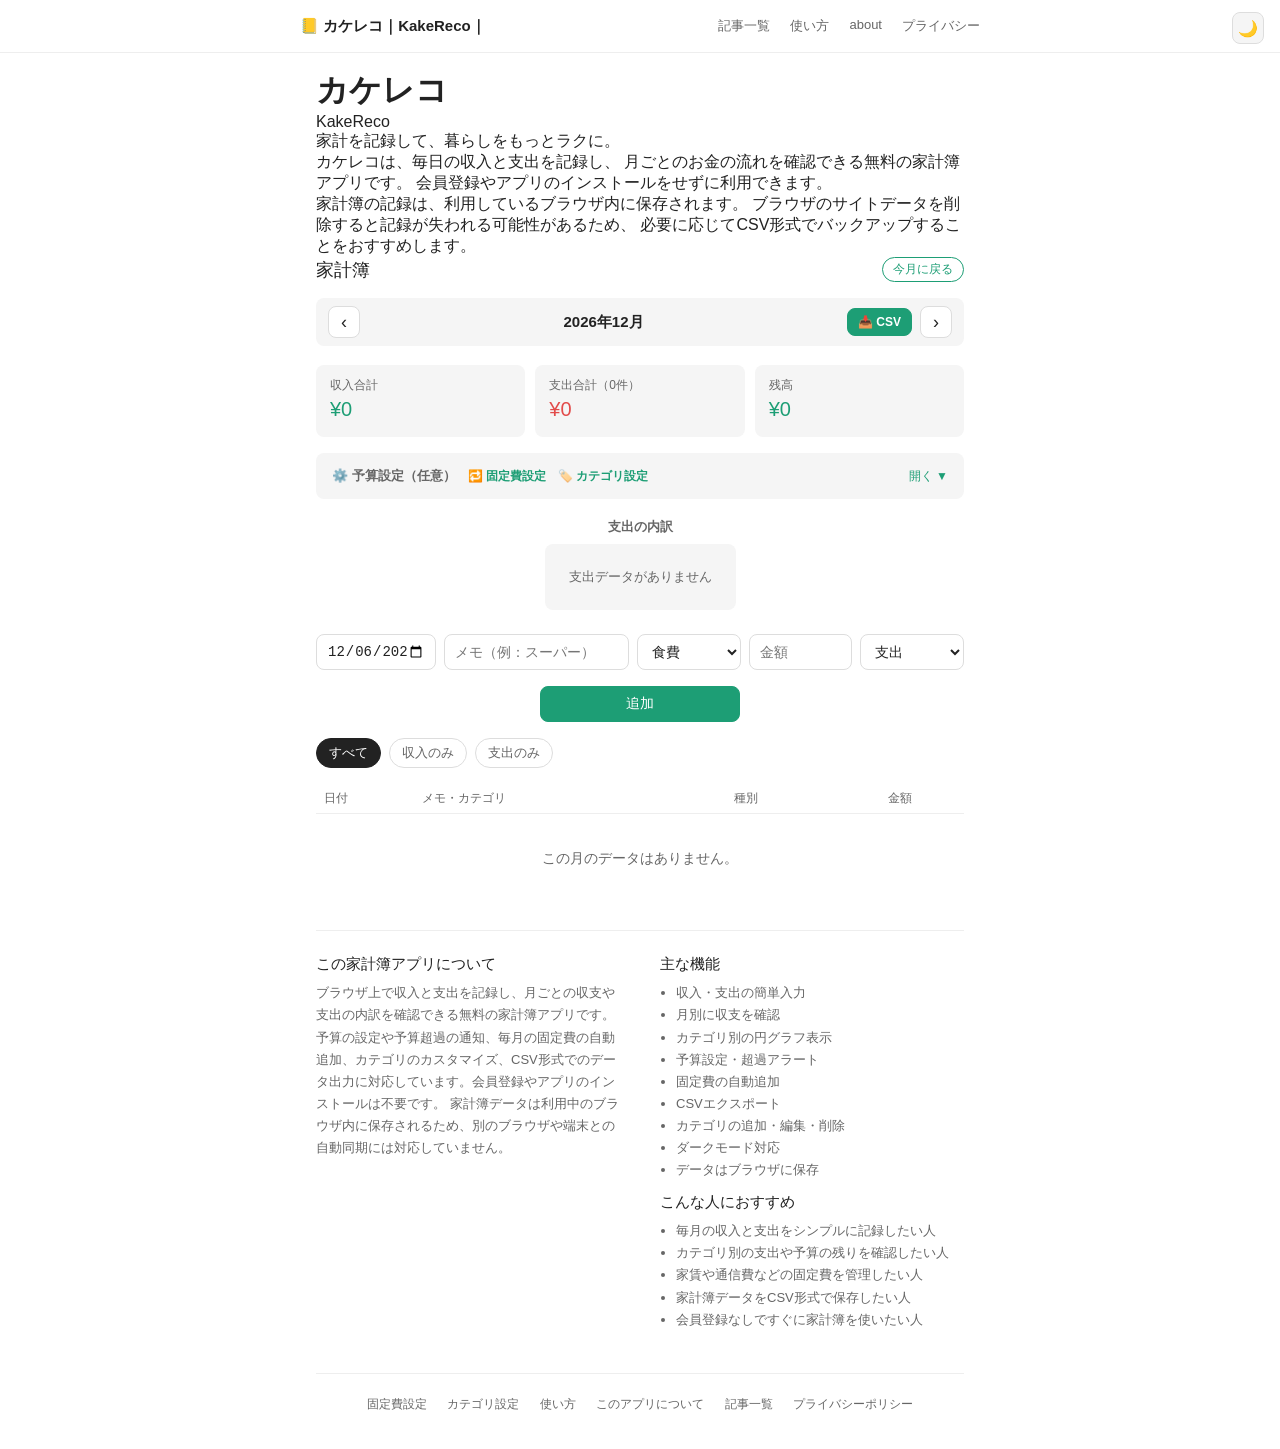
==== commit 5a405373: "adsence再申請用文章修正" ====
--- a/index.html
+++ b/index.html
@@ -1,316 +1,665 @@
-<!DOCTYPE html>
+<!doctype html>
 <html lang="ja">
-<head>
-  <meta charset="UTF-8">
-  <meta name="viewport" content="width=device-width, initial-scale=1.0">
-  <title>無料のシンプル家計簿アプリ｜ブラウザで使える家計管理ツール</title>
-  <meta name="description" content="ブラウザで簡単に使える無料の家計簿アプリ。収入・支出を記録して残高を自動計算。シンプルで使いやすい家計管理ツールです。">
-  <meta name="google-site-verification" content="Vpejjgy2v8YnU3CpGv6LPKepcT5oreoE4VWVMny3xwI" />
-  <link rel="stylesheet" href="style.css">
-  <script async src="https://pagead2.googlesyndication.com/pagead/js/adsbygoogle.js?client=ca-pub-9737379912380680" crossorigin="anonymous"></script>
-</head>
-<body>
-
-<button class="theme-btn" id="theme-btn" onclick="toggleTheme()">🌙</button>
-
-<div class="modal-overlay" id="csv-modal">
-  <div class="modal">
-    <div class="modal-title">📥 CSVエクスポート</div>
-    <button class="modal-btn" onclick="exportCSV('month')">📅 今月のデータをエクスポート</button>
-    <button class="modal-btn" onclick="exportCSV('all')">📋 全データをエクスポート</button>
-    <button class="modal-cancel" onclick="closeModal()">キャンセル</button>
-  </div>
-</div>
-
-<div class="wrap">
-  <h1 style="font-size:20px;margin-bottom:8px;">シンプル家計簿アプリ</h1>
-  <p style="font-size:13px;color:var(--color-text-secondary);margin-bottom:8px;">ブラウザだけで簡単に収支管理ができる無料の家計簿ツールです。</p>
-  <p style="font-size:12px;color:var(--color-text-secondary);margin-bottom:20px;">※データはブラウザ内に保存されます（外部送信なし）</p>
-
-  <div class="fixed-notice" id="fixed-notice"></div>
-
-  <div style="display:flex;align-items:center;justify-content:space-between;margin-bottom:1rem;">
-    <h2 style="margin-bottom:0;">家計簿</h2>
-    <button class="month-today-btn" onclick="goToToday()">今月に戻る</button>
-  </div>
-
-  <div class="month-nav">
-    <button class="month-nav-btn" onclick="changeMonth(-1)">‹</button>
-    <span class="month-label" id="month-label"></span>
-    <div style="display:flex;align-items:center;gap:8px;">
-      <button class="csv-btn" onclick="openModal()">📥 CSV</button>
-      <button class="month-nav-btn" onclick="changeMonth(1)">›</button>
+  <head>
+    <meta charset="UTF-8" />
+    <meta name="viewport" content="width=device-width, initial-scale=1.0" />
+    <title>カケレコ｜KakeReco｜無料で使えるシンプル家計簿</title>
+    <meta
+      name="description"
+      content="カケレコ（KakeReco）は、無料・登録不要で使えるシンプルな家計簿です。収入・支出を記録して、毎月のお金の流れをかんたんに管理できます。"
+    />
+    <meta
+      name="google-site-verification"
+      content="Vpejjgy2v8YnU3CpGv6LPKepcT5oreoE4VWVMny3xwI"
+    />
+    <link rel="stylesheet" href="style.css" />
+    <script
+      async
+      src="https://pagead2.googlesyndication.com/pagead/js/adsbygoogle.js?client=ca-pub-9737379912380680"
+      crossorigin="anonymous"
+    ></script>
+    <script type="text/javascript">
+      (function (c, l, a, r, i, t, y) {
+        c[a] =
+          c[a] ||
+          function () {
+            (c[a].q = c[a].q || []).push(arguments);
+          };
+        t = l.createElement(r);
+        t.async = 1;
+        t.src = "https://www.clarity.ms/tag/" + i;
+        y = l.getElementsByTagName(r)[0];
+        y.parentNode.insertBefore(t, y);
+      })(window, document, "clarity", "script", "wtdgqt05sb");
+    </script>
+  </head>
+  <body>
+    <button class="theme-btn" id="theme-btn" onclick="toggleTheme()">🌙</button>
+    <header>
+      <div class="header-inner">
+        <a class="logo" href="index.html">📒 カケレコ｜KakeReco｜</a>
+        <nav>
+          <a href="articles.html">記事一覧</a>
+          <a href="howto.html">使い方</a>
+          <a href="about.html">about</a>
+          <a href="privacy.html">プライバシー</a>
+        </nav>
+      </div>
+    </header>
+    <div class="modal-overlay" id="csv-modal">
+      <div class="modal">
+        <div class="modal-title">📥 CSVエクスポート</div>
+        <button class="modal-btn" onclick="exportCSV('month')">
+          📅 今月のデータをエクスポート
+        </button>
+        <button class="modal-btn" onclick="exportCSV('all')">
+          📋 全データをエクスポート
+        </button>
+        <button class="modal-cancel" onclick="closeModal()">キャンセル</button>
+      </div>
     </div>
-  </div>
-
-  <div class="cards">
-    <div class="card">
-      <div class="card-label">収入合計</div>
-      <div class="card-value income" id="total-income">¥0</div>
+
+    <div class="wrap">
+      <div class="brand-header">
+        <h1>カケレコ</h1>
+        <div class="brand-name">KakeReco</div>
+        <p class="brand-catch">家計を記録して、暮らしをもっとラクに。</p>
+        <p class="brand-description">
+          カケレコは、毎日の収入と支出を記録し、
+          月ごとのお金の流れを確認できる無料の家計簿アプリです。
+          会員登録やアプリのインストールをせずに利用できます。
+        </p>
+        <p class="brand-description">
+          家計簿の記録は、利用しているブラウザ内に保存されます。
+          ブラウザのサイトデータを削除すると記録が失われる可能性があるため、
+          必要に応じてCSV形式でバックアップすることをおすすめします。
+      </p>
+      </div>
+
+      <div class="fixed-notice" id="fixed-notice"></div>
+
+      <div
+        style="
+          display: flex;
+          align-items: center;
+          justify-content: space-between;
+          margin-bottom: 1rem;
+        "
+      >
+        <h2 style="margin-bottom: 0">家計簿</h2>
+        <button class="month-today-btn" onclick="goToToday()">
+          今月に戻る
+        </button>
+      </div>
+
+      <div class="month-nav">
+        <button class="month-nav-btn" onclick="changeMonth(-1)">‹</button>
+        <span class="month-label" id="month-label"></span>
+        <div style="display: flex; align-items: center; gap: 8px">
+          <button class="csv-btn" onclick="openModal()">📥 CSV</button>
+          <button class="month-nav-btn" onclick="changeMonth(1)">›</button>
+        </div>
+      </div>
+
+      <div class="cards">
+        <div class="card">
+          <div class="card-label">収入合計</div>
+          <div class="card-value income" id="total-income">¥0</div>
+        </div>
+        <div class="card">
+          <div class="card-label">
+            支出合計（<span id="num-of-expenditures">0</span>件）
+          </div>
+          <div class="card-value expense" id="total-expense">¥0</div>
+          <div class="card-budget" id="budget-total-label"></div>
+          <div
+            class="budget-bar-wrap"
+            id="budget-total-bar-wrap"
+            style="display: none"
+          >
+            <div class="budget-bar" id="budget-total-bar"></div>
+          </div>
+        </div>
+        <div class="card">
+          <div class="card-label">残高</div>
+          <div class="card-value balance" id="total-balance">¥0</div>
+        </div>
+      </div>
+
+      <div id="alert-area"></div>
+
+      <div class="budget-panel">
+        <div class="budget-panel-header">
+          <div style="display: flex; align-items: center; gap: 12px">
+            <span class="budget-panel-title" onclick="toggleBudgetPanel()"
+              >⚙️ 予算設定（任意）</span
+            >
+            <a
+              href="fixedcost.html"
+              style="
+                font-size: 12px;
+                color: #1d9e75;
+                text-decoration: none;
+                font-weight: 600;
+              "
+              >🔁 固定費設定</a
+            >
+            <a
+              href="category.html"
+              style="
+                font-size: 12px;
+                color: #1d9e75;
+                text-decoration: none;
+                font-weight: 600;
+              "
+              >🏷️ カテゴリ設定</a
+            >
+          </div>
+          <span
+            class="budget-panel-toggle"
+            id="budget-toggle-label"
+            onclick="toggleBudgetPanel()"
+            >開く ▼</span
+          >
+        </div>
+        <div class="budget-panel-body" id="budget-panel-body">
+          <div class="budget-row">
+            <label>月全体</label>
+            <input
+              type="number"
+              id="budget-total-input"
+              placeholder="例：50000"
+              min="0"
+            />
+            <span style="font-size: 13px; color: var(--color-text-secondary)"
+              >円</span
+            >
+          </div>
+          <div
+            style="
+              font-size: 12px;
+              color: var(--color-text-secondary);
+              margin-bottom: 8px;
+              margin-top: 4px;
+            "
+          >
+            カテゴリ別
+          </div>
+          <div id="budget-cat-rows"></div>
+          <div style="display: flex; gap: 8px; margin-top: 8px">
+            <button class="budget-save-btn" onclick="saveBudget()">保存</button>
+            <button class="budget-clear-btn" onclick="clearBudget()">
+              クリア
+            </button>
+          </div>
+        </div>
+      </div>
+
+      <div class="chart-section">
+        <div
+          style="
+            font-size: 13px;
+            font-weight: 600;
+            color: var(--color-text-secondary);
+            margin-bottom: 8px;
+          "
+        >
+          支出の内訳
+        </div>
+        <div id="chart-area"></div>
+      </div>
+
+      <div class="form-row">
+        <input type="date" id="inp-date" />
+        <input
+          type="text"
+          id="inp-memo"
+          placeholder="メモ（例：スーパー）"
+          style="flex: 2"
+        />
+        <select id="inp-cat"></select>
+        <input
+          type="number"
+          id="inp-amount"
+          placeholder="金額"
+          min="0"
+          style="max-width: 120px"
+        />
+        <select id="inp-type">
+          <option value="expense">支出</option>
+          <option value="income">収入</option>
+        </select>
+      </div>
+      <div style="text-align: center; margin-bottom: 1rem">
+        <button
+          class="btn btn-add"
+          style="width: 100%; max-width: 200px"
+          onclick="addItem()"
+        >
+          追加
+        </button>
+      </div>
+
+      <div class="filter-row">
+        <button class="filter-btn active" onclick="setFilter('all', this)">
+          すべて
+        </button>
+        <button class="filter-btn" onclick="setFilter('income', this)">
+          収入のみ
+        </button>
+        <button class="filter-btn" onclick="setFilter('expense', this)">
+          支出のみ
+        </button>
+      </div>
+
+      <div class="list-header">
+        <span>日付</span><span>メモ・カテゴリ</span><span>種別</span
+        ><span style="text-align: right">金額</span><span></span>
+      </div>
+      <div id="list"></div>
+
+      <div class="info-section">
+        <div class="info-block">
+          <h2>この家計簿アプリについて</h2>
+          <p>
+            ブラウザ上で収入と支出を記録し、月ごとの収支や支出の内訳を確認できる無料の家計簿アプリです。
+
+            予算の設定や予算超過の通知、毎月の固定費の自動追加、カテゴリのカスタマイズ、CSV形式でのデータ出力に対応しています。会員登録やアプリのインストールは不要です。
+
+            家計簿データは利用中のブラウザ内に保存されるため、別のブラウザや端末との自動同期には対応していません。
+          </p>
+        </div>
+        <div class="info-block">
+          <h2>主な機能</h2>
+          <ul>
+            <li>収入・支出の簡単入力</li>
+            <li>月別に収支を確認</li>
+            <li>カテゴリ別の円グラフ表示</li>
+            <li>予算設定・超過アラート</li>
+            <li>固定費の自動追加</li>
+            <li>CSVエクスポート</li>
+            <li>カテゴリの追加・編集・削除</li>
+            <li>ダークモード対応</li>
+            <li>データはブラウザに保存</li>
+          </ul>
+          <h2>こんな人におすすめ</h2>
+          <ul>
+            <li>毎月の収入と支出をシンプルに記録したい人</li>
+            <li>カテゴリ別の支出や予算の残りを確認したい人</li>
+            <li>家賃や通信費などの固定費を管理したい人</li>
+            <li>家計簿データをCSV形式で保存したい人</li>
+            <li>会員登録なしですぐに家計簿を使いたい人</li>
+          </ul>
+        </div>
+      </div>
+
+      <div class="site-footer">
+        <a href="fixedcost.html">固定費設定</a>
+        <a href="category.html">カテゴリ設定</a>
+        <a href="howto.html">使い方</a>
+        <a href="about.html">このアプリについて</a>
+        <a href="articles.html">記事一覧</a>
+        <a href="privacy.html">プライバシーポリシー</a>
+      </div>
     </div>
-    <div class="card">
-      <div class="card-label">支出合計（<span id="num-of-expenditures">0</span>件）</div>
-      <div class="card-value expense" id="total-expense">¥0</div>
-      <div class="card-budget" id="budget-total-label"></div>
-      <div class="budget-bar-wrap" id="budget-total-bar-wrap" style="display:none;">
-        <div class="budget-bar" id="budget-total-bar"></div>
-      </div>
-    </div>
-    <div class="card">
-      <div class="card-label">残高</div>
-      <div class="card-value balance" id="total-balance">¥0</div>
-    </div>
-  </div>
-
-  <div id="alert-area"></div>
-
-  <div class="budget-panel">
-    <div class="budget-panel-header">
-      <div style="display:flex;align-items:center;gap:12px;">
-        <span class="budget-panel-title" onclick="toggleBudgetPanel()">⚙️ 予算設定（任意）</span>
-        <a href="fixedcost.html" style="font-size:12px;color:#1D9E75;text-decoration:none;font-weight:600;">🔁 固定費設定</a>
-        <a href="category.html" style="font-size:12px;color:#1D9E75;text-decoration:none;font-weight:600;">🏷️ カテゴリ設定</a>
-      </div>
-      <span class="budget-panel-toggle" id="budget-toggle-label" onclick="toggleBudgetPanel()">開く ▼</span>
-    </div>
-    <div class="budget-panel-body" id="budget-panel-body">
-      <div class="budget-row">
-        <label>月全体</label>
-        <input type="number" id="budget-total-input" placeholder="例：50000" min="0">
-        <span style="font-size:13px;color:var(--color-text-secondary);">円</span>
-      </div>
-      <div style="font-size:12px;color:var(--color-text-secondary);margin-bottom:8px;margin-top:4px;">カテゴリ別</div>
-      <div id="budget-cat-rows"></div>
-      <div style="display:flex;gap:8px;margin-top:8px;">
-        <button class="budget-save-btn" onclick="saveBudget()">保存</button>
-        <button class="budget-clear-btn" onclick="clearBudget()">クリア</button>
-      </div>
-    </div>
-  </div>
-
-  <div class="chart-section">
-    <div style="font-size:13px;font-weight:600;color:var(--color-text-secondary);margin-bottom:8px;">支出の内訳</div>
-    <div id="chart-area"></div>
-  </div>
-
-  <div class="form-row">
-    <input type="date" id="inp-date">
-    <input type="text" id="inp-memo" placeholder="メモ（例：スーパー）" style="flex:2">
-    <select id="inp-cat"></select>
-    <input type="number" id="inp-amount" placeholder="金額" min="0" style="max-width:120px">
-    <select id="inp-type">
-      <option value="expense">支出</option>
-      <option value="income">収入</option>
-    </select>
-  </div>
-  <div style="text-align:center;margin-bottom:1rem;">
-    <button class="btn btn-add" style="width:100%;max-width:200px;" onclick="addItem()">追加</button>
-  </div>
-
-  <div class="filter-row">
-    <button class="filter-btn active" onclick="setFilter('all',this)">すべて</button>
-    <button class="filter-btn" onclick="setFilter('income',this)">収入のみ</button>
-    <button class="filter-btn" onclick="setFilter('expense',this)">支出のみ</button>
-  </div>
-
-  <div class="list-header">
-    <span>日付</span><span>メモ・カテゴリ</span><span>種別</span><span style="text-align:right">金額</span><span></span>
-  </div>
-  <div id="list"></div>
-
-  <div class="info-section">
-    <div class="info-block">
-      <h2>この家計簿アプリについて</h2>
-      <p>ブラウザ上で簡単に収入と支出を管理できる無料ツールです。インストール不要で、スマホやパソコンからすぐに利用できます。</p>
-    </div>
-    <div class="info-block">
-      <h2>主な機能</h2>
-      <ul>
-        <li>収入・支出の簡単入力</li>
-        <li>月別に収支を確認</li>
-        <li>カテゴリ別の円グラフ表示</li>
-        <li>予算設定・超過アラート</li>
-        <li>固定費の自動追加</li>
-        <li>CSVエクスポート</li>
-        <li>カテゴリの追加・編集・削除</li>
-        <li>ダークモード対応</li>
-        <li>データはブラウザに保存</li>
-      </ul>
-      <h2>こんな人におすすめ</h2>
-      <ul>
-        <li>シンプルに家計管理をしたい人</li>
-        <li>アプリのインストールが面倒な人</li>
-        <li>すぐに使いたい人</li>
-      </ul>
-    </div>
-  </div>
-
-  <div class="site-footer">
-    <a href="fixedcost.html">固定費設定</a>
-    <a href="category.html">カテゴリ設定</a>
-    <a href="howto.html">使い方</a>
-    <a href="about.html">このアプリについて</a>
-    <a href="privacy.html">プライバシーポリシー</a>
-  </div>
-</div>
-
-<script>
-const DEFAULT_CATS=['食費','交通費','光熱費','娯楽','医療','給与','その他'];
-const CAT_COLORS={'食費':'#FF6B6B','交通費':'#4ECDC4','光熱費':'#FFD93D','娯楽':'#6C63FF','医療':'#FF9F43','給与':'#1D9E75','その他':'#A0AEC0'};
-const COLOR_POOL=['#FF6B6B','#4ECDC4','#FFD93D','#6C63FF','#FF9F43','#1D9E75','#A0AEC0','#F06292','#4DB6AC','#FFB74D'];
-function getCatColor(cat,index){return CAT_COLORS[cat]||COLOR_POOL[index%COLOR_POOL.length];}
-
-let catsData=JSON.parse(localStorage.getItem('kakeibo_cats')||'null');
-if(!catsData){catsData=DEFAULT_CATS.map(name=>({id:Date.now()+Math.random(),name,isDefault:true}));localStorage.setItem('kakeibo_cats',JSON.stringify(catsData));}
-function getCatNames(){return catsData.map(c=>c.name);}
-function renderCatSelect(){
-  document.getElementById('inp-cat').innerHTML=getCatNames().map(name=>`<option value="${name}">${name}</option>`).join('');
-}
-
-let items=JSON.parse(localStorage.getItem('kakeibo')||'[]');
-let budgets=JSON.parse(localStorage.getItem('kakeibo_budgets')||'{}');
-let fixedCosts=JSON.parse(localStorage.getItem('kakeibo_fixed')||'[]');
-let filter='all';
-const today=new Date();
-let currentYear=today.getFullYear();
-let currentMonth=today.getMonth()+1;
-document.getElementById('inp-date').value=today.toISOString().split('T')[0];
-
-function save(){localStorage.setItem('kakeibo',JSON.stringify(items));}
-function saveBudgetData(){localStorage.setItem('kakeibo_budgets',JSON.stringify(budgets));}
-function fmt(n){return '¥'+Number(n).toLocaleString('ja-JP');}
-
-/* ── ダークモード ── */
-function applyTheme(theme){
-  const html=document.documentElement,btn=document.getElementById('theme-btn');
-  html.classList.remove('dark','light');
-  if(theme==='dark'){html.classList.add('dark');btn.textContent='☀️';}
-  else if(theme==='light'){html.classList.add('light');btn.textContent='🌙';}
-  else{btn.textContent=window.matchMedia('(prefers-color-scheme:dark)').matches?'☀️':'🌙';}
-}
-function toggleTheme(){
-  const isDark=document.documentElement.classList.contains('dark')||
-    (!document.documentElement.classList.contains('light')&&window.matchMedia('(prefers-color-scheme:dark)').matches);
-  const next=isDark?'light':'dark';
-  localStorage.setItem('theme',next);
-  applyTheme(next);
-  render();
-}
-applyTheme(localStorage.getItem('theme')||'auto');
-
-/* ── CSV ── */
-function openModal(){document.getElementById('csv-modal').classList.add('open');}
-function closeModal(){document.getElementById('csv-modal').classList.remove('open');}
-function exportCSV(type){
-  const target=type==='month'?getMonthItems():items;
-  const filename=type==='month'?`家計簿_${currentYear}年${currentMonth}月.csv`:`家計簿_全データ.csv`;
-  if(target.length===0){alert('エクスポートするデータがありません。');closeModal();return;}
-  const headers=['日付','メモ','カテゴリ','種別','金額','固定費'];
-  const rows=target.map(i=>[i.date,i.memo,i.cat,i.type==='income'?'収入':'支出',i.amount,i.isFixed?'〇':'']);
-  const csv=[headers,...rows].map(row=>row.map(cell=>`"${String(cell).replace(/"/g,'""')}"`).join(',')).join('\n');
-  const blob=new Blob(['\uFEFF'+csv],{type:'text/csv;charset=utf-8'});
-  const url=URL.createObjectURL(blob);
-  const a=document.createElement('a');
-  a.href=url;a.download=filename;a.click();
-  URL.revokeObjectURL(url);
-  closeModal();
-}
-
-/* ── 固定費 ── */
-function applyFixedCosts(){
-  if(fixedCosts.length===0)return;
-  const now=new Date(),year=now.getFullYear(),month=now.getMonth()+1,todayDay=now.getDate();
-  const added=[];
-  fixedCosts.forEach(f=>{
-    if(todayDay<f.day)return;
-    const dateStr=`${year}-${String(month).padStart(2,'0')}-${String(f.day).padStart(2,'0')}`;
-    const alreadyAdded=items.some(i=>i.date===dateStr&&i.memo===f.name&&i.cat===f.cat&&i.amount===f.amount&&i.type===f.type&&i.isFixed===true);
-    if(!alreadyAdded){items.unshift({id:Date.now()+Math.random(),date:dateStr,memo:f.name,cat:f.cat,amount:f.amount,type:f.type,isFixed:true});added.push(f.name);}
-  });
-  if(added.length>0){
-    save();
-    const notice=document.getElementById('fixed-notice');
-    notice.textContent=`✅ 固定費を自動追加しました：${added.join('・')}`;
-    notice.style.display='block';
-    setTimeout(()=>{notice.style.display='none';},4000);
-  }
-}
-
-/* ── 月ナビ ── */
-function updateMonthLabel(){document.getElementById('month-label').textContent=`${currentYear}年${currentMonth}月`;}
-function changeMonth(diff){
-  currentMonth+=diff;
-  if(currentMonth>12){currentMonth=1;currentYear++;}
-  if(currentMonth<1){currentMonth=12;currentYear--;}
-  updateMonthLabel();render();
-}
-function goToToday(){const n=new Date();currentYear=n.getFullYear();currentMonth=n.getMonth()+1;updateMonthLabel();render();}
-function getMonthItems(){
-  return items.filter(i=>{const d=new Date(i.date);return d.getFullYear()===currentYear&&d.getMonth()+1===currentMonth;});
-}
-
-/* ── 予算 ── */
-function toggleBudgetPanel(){
-  const body=document.getElementById('budget-panel-body'),label=document.getElementById('budget-toggle-label');
-  const isOpen=body.classList.toggle('open');
-  label.textContent=isOpen?'閉じる ▲':'開く ▼';
-  if(isOpen)renderBudgetInputs();
-}
-function renderBudgetInputs(){
-  document.getElementById('budget-total-input').value=budgets.total||'';
-  document.getElementById('budget-cat-rows').innerHTML=getCatNames().map(cat=>`
+
+    <script>
+      const DEFAULT_CATS = [
+        "食費",
+        "交通費",
+        "光熱費",
+        "娯楽",
+        "医療",
+        "給与",
+        "その他",
+      ];
+      const CAT_COLORS = {
+        食費: "#FF6B6B",
+        交通費: "#4ECDC4",
+        光熱費: "#FFD93D",
+        娯楽: "#6C63FF",
+        医療: "#FF9F43",
+        給与: "#1D9E75",
+        その他: "#A0AEC0",
+      };
+      const COLOR_POOL = [
+        "#FF6B6B",
+        "#4ECDC4",
+        "#FFD93D",
+        "#6C63FF",
+        "#FF9F43",
+        "#1D9E75",
+        "#A0AEC0",
+        "#F06292",
+        "#4DB6AC",
+        "#FFB74D",
+      ];
+      function getCatColor(cat, index) {
+        return CAT_COLORS[cat] || COLOR_POOL[index % COLOR_POOL.length];
+      }
+
+      let catsData = JSON.parse(localStorage.getItem("kakeibo_cats") || "null");
+      if (!catsData) {
+        catsData = DEFAULT_CATS.map((name) => ({
+          id: Date.now() + Math.random(),
+          name,
+          isDefault: true,
+        }));
+        localStorage.setItem("kakeibo_cats", JSON.stringify(catsData));
+      }
+      function getCatNames() {
+        return catsData.map((c) => c.name);
+      }
+      function renderCatSelect() {
+        document.getElementById("inp-cat").innerHTML = getCatNames()
+          .map((name) => `<option value="${name}">${name}</option>`)
+          .join("");
+      }
+
+      let items = JSON.parse(localStorage.getItem("kakeibo") || "[]");
+      let budgets = JSON.parse(localStorage.getItem("kakeibo_budgets") || "{}");
+      let fixedCosts = JSON.parse(
+        localStorage.getItem("kakeibo_fixed") || "[]",
+      );
+      let filter = "all";
+      const today = new Date();
+      let currentYear = today.getFullYear();
+      let currentMonth = today.getMonth() + 1;
+      document.getElementById("inp-date").value = today
+        .toISOString()
+        .split("T")[0];
+
+      function save() {
+        localStorage.setItem("kakeibo", JSON.stringify(items));
+      }
+      function saveBudgetData() {
+        localStorage.setItem("kakeibo_budgets", JSON.stringify(budgets));
+      }
+      function fmt(n) {
+        return "¥" + Number(n).toLocaleString("ja-JP");
+      }
+
+      /* ── ダークモード ── */
+      function applyTheme(theme) {
+        const html = document.documentElement,
+          btn = document.getElementById("theme-btn");
+        html.classList.remove("dark", "light");
+        if (theme === "dark") {
+          html.classList.add("dark");
+          btn.textContent = "☀️";
+        } else if (theme === "light") {
+          html.classList.add("light");
+          btn.textContent = "🌙";
+        } else {
+          btn.textContent = window.matchMedia("(prefers-color-scheme:dark)")
+            .matches
+            ? "☀️"
+            : "🌙";
+        }
+      }
+      function toggleTheme() {
+        const isDark =
+          document.documentElement.classList.contains("dark") ||
+          (!document.documentElement.classList.contains("light") &&
+            window.matchMedia("(prefers-color-scheme:dark)").matches);
+        const next = isDark ? "light" : "dark";
+        localStorage.setItem("theme", next);
+        applyTheme(next);
+        render();
+      }
+      applyTheme(localStorage.getItem("theme") || "auto");
+
+      /* ── CSV ── */
+      function openModal() {
+        document.getElementById("csv-modal").classList.add("open");
+      }
+      function closeModal() {
+        document.getElementById("csv-modal").classList.remove("open");
+      }
+      function exportCSV(type) {
+        const target = type === "month" ? getMonthItems() : items;
+        const filename =
+          type === "month"
+            ? `家計簿_${currentYear}年${currentMonth}月.csv`
+            : `家計簿_全データ.csv`;
+        if (target.length === 0) {
+          alert("エクスポートするデータがありません。");
+          closeModal();
+          return;
+        }
+        const headers = ["日付", "メモ", "カテゴリ", "種別", "金額", "固定費"];
+        const rows = target.map((i) => [
+          i.date,
+          i.memo,
+          i.cat,
+          i.type === "income" ? "収入" : "支出",
+          i.amount,
+          i.isFixed ? "〇" : "",
+        ]);
+        const csv = [headers, ...rows]
+          .map((row) =>
+            row
+              .map((cell) => `"${String(cell).replace(/"/g, '""')}"`)
+              .join(","),
+          )
+          .join("\n");
+        const blob = new Blob(["\uFEFF" + csv], {
+          type: "text/csv;charset=utf-8",
+        });
+        const url = URL.createObjectURL(blob);
+        const a = document.createElement("a");
+        a.href = url;
+        a.download = filename;
+        a.click();
+        URL.revokeObjectURL(url);
+        closeModal();
+      }
+
+      /* ── 固定費 ── */
+      function applyFixedCosts() {
+        if (fixedCosts.length === 0) return;
+        const now = new Date(),
+          year = now.getFullYear(),
+          month = now.getMonth() + 1,
+          todayDay = now.getDate();
+        const added = [];
+        fixedCosts.forEach((f) => {
+          if (todayDay < f.day) return;
+          const dateStr = `${year}-${String(month).padStart(2, "0")}-${String(f.day).padStart(2, "0")}`;
+          const alreadyAdded = items.some(
+            (i) =>
+              i.date === dateStr &&
+              i.memo === f.name &&
+              i.cat === f.cat &&
+              i.amount === f.amount &&
+              i.type === f.type &&
+              i.isFixed === true,
+          );
+          if (!alreadyAdded) {
+            items.unshift({
+              id: Date.now() + Math.random(),
+              date: dateStr,
+              memo: f.name,
+              cat: f.cat,
+              amount: f.amount,
+              type: f.type,
+              isFixed: true,
+            });
+            added.push(f.name);
+          }
+        });
+        if (added.length > 0) {
+          save();
+          const notice = document.getElementById("fixed-notice");
+          notice.textContent = `✅ 固定費を自動追加しました：${added.join("・")}`;
+          notice.style.display = "block";
+          setTimeout(() => {
+            notice.style.display = "none";
+          }, 4000);
+        }
+      }
+
+      /* ── 月ナビ ── */
+      function updateMonthLabel() {
+        document.getElementById("month-label").textContent =
+          `${currentYear}年${currentMonth}月`;
+      }
+      function changeMonth(diff) {
+        currentMonth += diff;
+        if (currentMonth > 12) {
+          currentMonth = 1;
+          currentYear++;
+        }
+        if (currentMonth < 1) {
+          currentMonth = 12;
+          currentYear--;
+        }
+        updateMonthLabel();
+        render();
+      }
+      function goToToday() {
+        const n = new Date();
+        currentYear = n.getFullYear();
+        currentMonth = n.getMonth() + 1;
+        updateMonthLabel();
+        render();
+      }
+      function getMonthItems() {
+        return items.filter((i) => {
+          const d = new Date(i.date);
+          return (
+            d.getFullYear() === currentYear && d.getMonth() + 1 === currentMonth
+          );
+        });
+      }
+
+      /* ── 予算 ── */
+      function toggleBudgetPanel() {
+        const body = document.getElementById("budget-panel-body"),
+          label = document.getElementById("budget-toggle-label");
+        const isOpen = body.classList.toggle("open");
+        label.textContent = isOpen ? "閉じる ▲" : "開く ▼";
+        if (isOpen) renderBudgetInputs();
+      }
+      function renderBudgetInputs() {
+        document.getElementById("budget-total-input").value =
+          budgets.total || "";
+        document.getElementById("budget-cat-rows").innerHTML = getCatNames()
+          .map(
+            (cat) => `
     <div class="budget-row">
       <label>${cat}</label>
-      <input type="number" id="bcat-${cat}" placeholder="未設定" min="0" value="${(budgets.cats&&budgets.cats[cat])||''}">
+      <input type="number" id="bcat-${cat}" placeholder="未設定" min="0" value="${(budgets.cats && budgets.cats[cat]) || ""}">
       <span style="font-size:13px;color:var(--color-text-secondary);">円</span>
     </div>
-  `).join('');
-}
-function saveBudget(){
-  const total=parseInt(document.getElementById('budget-total-input').value)||null;
-  const cats={};
-  getCatNames().forEach(cat=>{const v=parseInt(document.getElementById('bcat-'+cat).value)||null;if(v)cats[cat]=v;});
-  budgets={total,cats};saveBudgetData();toggleBudgetPanel();render();
-}
-function clearBudget(){budgets={};saveBudgetData();renderBudgetInputs();render();}
-
-function renderBudgetUI(monthItems){
-  const expense=monthItems.filter(i=>i.type==='expense').reduce((s,i)=>s+i.amount,0);
-  const totalBudget=budgets.total||null;
-  const barWrap=document.getElementById('budget-total-bar-wrap'),barEl=document.getElementById('budget-total-bar'),labelEl=document.getElementById('budget-total-label');
-  if(totalBudget){
-    const pct=Math.min(expense/totalBudget*100,100),remaining=totalBudget-expense;
-    const status=pct>=100?'over':pct>=80?'warn':'ok';
-    barWrap.style.display='block';barEl.style.width=pct+'%';barEl.className='budget-bar '+status;
-    labelEl.className='card-budget '+status;
-    labelEl.textContent=remaining>=0?`残り ${fmt(remaining)} / ${fmt(totalBudget)}`:`超過 ${fmt(-remaining)} ⚠️`;
-  }else{barWrap.style.display='none';labelEl.textContent='';}
-  const alerts=[];
-  if(totalBudget&&expense>totalBudget)alerts.push({type:'over',msg:`今月の支出が予算を超過しています（${fmt(expense)} / ${fmt(totalBudget)}）`});
-  else if(totalBudget&&expense/totalBudget>=0.8)alerts.push({type:'warn',msg:`今月の支出が予算の80%を超えました（残り ${fmt(totalBudget-expense)}）`});
-  if(budgets.cats){
-    const catExp={};
-    monthItems.filter(i=>i.type==='expense').forEach(i=>{catExp[i.cat]=(catExp[i.cat]||0)+i.amount;});
-    Object.entries(budgets.cats).forEach(([cat,budget])=>{
-      const exp=catExp[cat]||0;
-      if(exp>budget)alerts.push({type:'over',msg:`${cat}が予算を超過しています（${fmt(exp)} / ${fmt(budget)}）`});
-      else if(exp/budget>=0.8)alerts.push({type:'warn',msg:`${cat}が予算の80%を超えました（残り ${fmt(budget-exp)}）`});
-    });
-  }
-  document.getElementById('alert-area').innerHTML=alerts.map(a=>`<div class="alert-box ${a.type}"><span class="alert-icon">${a.type==='over'?'🔴':'⚠️'}</span><span>${a.msg}</span></div>`).join('');
-}
-
-/* ── 円グラフ ── */
-function renderChart(monthItems){
-  const chartArea=document.getElementById('chart-area');
-  const expenses=monthItems.filter(i=>i.type==='expense');
-  const total=expenses.reduce((s,i)=>s+i.amount,0);
-  if(total===0){chartArea.innerHTML='<div class="chart-empty">支出データがありません</div>';return;}
-  const catMap={};
-  expenses.forEach(i=>{catMap[i.cat]=(catMap[i.cat]||0)+i.amount;});
-  const cats=Object.entries(catMap).sort((a,b)=>b[1]-a[1]);
-  const bgColor=getComputedStyle(document.documentElement).getPropertyValue('--color-background-primary').trim();
-  chartArea.innerHTML=`
+  `,
+          )
+          .join("");
+      }
+      function saveBudget() {
+        const total =
+          parseInt(document.getElementById("budget-total-input").value) || null;
+        const cats = {};
+        getCatNames().forEach((cat) => {
+          const v =
+            parseInt(document.getElementById("bcat-" + cat).value) || null;
+          if (v) cats[cat] = v;
+        });
+        budgets = { total, cats };
+        saveBudgetData();
+        toggleBudgetPanel();
+        render();
+      }
+      function clearBudget() {
+        budgets = {};
+        saveBudgetData();
+        renderBudgetInputs();
+        render();
+      }
+
+      function renderBudgetUI(monthItems) {
+        const expense = monthItems
+          .filter((i) => i.type === "expense")
+          .reduce((s, i) => s + i.amount, 0);
+        const totalBudget = budgets.total || null;
+        const barWrap = document.getElementById("budget-total-bar-wrap"),
+          barEl = document.getElementById("budget-total-bar"),
+          labelEl = document.getElementById("budget-total-label");
+        if (totalBudget) {
+          const pct = Math.min((expense / totalBudget) * 100, 100),
+            remaining = totalBudget - expense;
+          const status = pct >= 100 ? "over" : pct >= 80 ? "warn" : "ok";
+          barWrap.style.display = "block";
+          barEl.style.width = pct + "%";
+          barEl.className = "budget-bar " + status;
+          labelEl.className = "card-budget " + status;
+          labelEl.textContent =
+            remaining >= 0
+              ? `残り ${fmt(remaining)} / ${fmt(totalBudget)}`
+              : `超過 ${fmt(-remaining)} ⚠️`;
+        } else {
+          barWrap.style.display = "none";
+          labelEl.textContent = "";
+        }
+        const alerts = [];
+        if (totalBudget && expense > totalBudget)
+          alerts.push({
+            type: "over",
+            msg: `今月の支出が予算を超過しています（${fmt(expense)} / ${fmt(totalBudget)}）`,
+          });
+        else if (totalBudget && expense / totalBudget >= 0.8)
+          alerts.push({
+            type: "warn",
+            msg: `今月の支出が予算の80%を超えました（残り ${fmt(totalBudget - expense)}）`,
+          });
+        if (budgets.cats) {
+          const catExp = {};
+          monthItems
+            .filter((i) => i.type === "expense")
+            .forEach((i) => {
+              catExp[i.cat] = (catExp[i.cat] || 0) + i.amount;
+            });
+          Object.entries(budgets.cats).forEach(([cat, budget]) => {
+            const exp = catExp[cat] || 0;
+            if (exp > budget)
+              alerts.push({
+                type: "over",
+                msg: `${cat}が予算を超過しています（${fmt(exp)} / ${fmt(budget)}）`,
+              });
+            else if (exp / budget >= 0.8)
+              alerts.push({
+                type: "warn",
+                msg: `${cat}が予算の80%を超えました（残り ${fmt(budget - exp)}）`,
+              });
+          });
+        }
+        document.getElementById("alert-area").innerHTML = alerts
+          .map(
+            (a) =>
+              `<div class="alert-box ${a.type}"><span class="alert-icon">${a.type === "over" ? "🔴" : "⚠️"}</span><span>${a.msg}</span></div>`,
+          )
+          .join("");
+      }
+
+      /* ── 円グラフ ── */
+      function renderChart(monthItems) {
+        const chartArea = document.getElementById("chart-area");
+        const expenses = monthItems.filter((i) => i.type === "expense");
+        const total = expenses.reduce((s, i) => s + i.amount, 0);
+        if (total === 0) {
+          chartArea.innerHTML =
+            '<div class="chart-empty">支出データがありません</div>';
+          return;
+        }
+        const catMap = {};
+        expenses.forEach((i) => {
+          catMap[i.cat] = (catMap[i.cat] || 0) + i.amount;
+        });
+        const cats = Object.entries(catMap).sort((a, b) => b[1] - a[1]);
+        const bgColor = getComputedStyle(document.documentElement)
+          .getPropertyValue("--color-background-primary")
+          .trim();
+        chartArea.innerHTML = `
     <div class="chart-inner">
       <div class="chart-wrap">
         <canvas id="pie-canvas" width="140" height="140"></canvas>
@@ -322,73 +671,140 @@
       <div class="chart-legend" id="chart-legend"></div>
     </div>
   `;
-  document.getElementById('chart-legend').innerHTML=cats.map(([cat,amt],i)=>`
+        document.getElementById("chart-legend").innerHTML = cats
+          .map(
+            ([cat, amt], i) => `
     <div class="legend-item">
-      <div class="legend-dot" style="background:${getCatColor(cat,i)}"></div>
+      <div class="legend-dot" style="background:${getCatColor(cat, i)}"></div>
       <span class="legend-name">${cat}</span>
       <span class="legend-amount">${fmt(amt)}</span>
-      <span class="legend-pct">${Math.round(amt/total*100)}%</span>
+      <span class="legend-pct">${Math.round((amt / total) * 100)}%</span>
     </div>
-  `).join('');
-  const canvas=document.getElementById('pie-canvas'),ctx=canvas.getContext('2d');
-  const cx=70,cy=70,r=60,innerR=36;
-  let startAngle=-Math.PI/2;
-  cats.forEach(([cat,amt],i)=>{
-    const slice=(amt/total)*2*Math.PI;
-    ctx.beginPath();ctx.moveTo(cx,cy);ctx.arc(cx,cy,r,startAngle,startAngle+slice);ctx.closePath();ctx.fillStyle=getCatColor(cat,i);ctx.fill();
-    startAngle+=slice;
-  });
-  ctx.beginPath();ctx.arc(cx,cy,innerR,0,2*Math.PI);ctx.fillStyle=bgColor||'#ffffff';ctx.fill();
-}
-
-/* ── データ操作 ── */
-function addItem(){
-  const date=document.getElementById('inp-date').value,memo=document.getElementById('inp-memo').value.trim();
-  const cat=document.getElementById('inp-cat').value,amount=parseInt(document.getElementById('inp-amount').value);
-  const type=document.getElementById('inp-type').value;
-  if(!date||!amount||amount<=0){
-    document.getElementById('inp-amount').style.boxShadow='0 0 0 2px #E24B4A';
-    setTimeout(()=>document.getElementById('inp-amount').style.boxShadow='',1500);return;
-  }
-  const inputDate=new Date(date);currentYear=inputDate.getFullYear();currentMonth=inputDate.getMonth()+1;
-  items.unshift({id:Date.now(),date,memo:memo||cat,cat,amount,type});
-  save();document.getElementById('inp-memo').value='';document.getElementById('inp-amount').value='';
-  updateMonthLabel();render();
-}
-function deleteItem(id){items=items.filter(i=>i.id!==id);save();render();}
-function setFilter(f,el){filter=f;document.querySelectorAll('.filter-btn').forEach(b=>b.classList.remove('active'));el.classList.add('active');render();}
-
-/* ── 描画 ── */
-function render(){
-  const monthItems=getMonthItems();
-  const filtered=filter==='all'?monthItems:monthItems.filter(i=>i.type===filter);
-  const income=monthItems.filter(i=>i.type==='income').reduce((s,i)=>s+i.amount,0);
-  const expense=monthItems.filter(i=>i.type==='expense').reduce((s,i)=>s+i.amount,0);
-  const balance=income-expense;
-  document.getElementById('total-income').textContent=fmt(income);
-  document.getElementById('total-expense').textContent=fmt(expense);
-  const balEl=document.getElementById('total-balance');
-  balEl.textContent=fmt(balance);balEl.style.color=balance>=0?'#1D9E75':'#E24B4A';
-  document.getElementById('num-of-expenditures').textContent=monthItems.filter(i=>i.type==='expense').length;
-  renderBudgetUI(monthItems);renderChart(monthItems);
-  const list=document.getElementById('list');
-  if(filtered.length===0){list.innerHTML='<div class="empty">この月のデータはありません。</div>';return;}
-  list.innerHTML=filtered.map(i=>`
+  `,
+          )
+          .join("");
+        const canvas = document.getElementById("pie-canvas"),
+          ctx = canvas.getContext("2d");
+        const cx = 70,
+          cy = 70,
+          r = 60,
+          innerR = 36;
+        let startAngle = -Math.PI / 2;
+        cats.forEach(([cat, amt], i) => {
+          const slice = (amt / total) * 2 * Math.PI;
+          ctx.beginPath();
+          ctx.moveTo(cx, cy);
+          ctx.arc(cx, cy, r, startAngle, startAngle + slice);
+          ctx.closePath();
+          ctx.fillStyle = getCatColor(cat, i);
+          ctx.fill();
+          startAngle += slice;
+        });
+        ctx.beginPath();
+        ctx.arc(cx, cy, innerR, 0, 2 * Math.PI);
+        ctx.fillStyle = bgColor || "#ffffff";
+        ctx.fill();
+      }
+
+      /* ── データ操作 ── */
+      function addItem() {
+        const date = document.getElementById("inp-date").value,
+          memo = document.getElementById("inp-memo").value.trim();
+        const cat = document.getElementById("inp-cat").value,
+          amount = parseInt(document.getElementById("inp-amount").value);
+        const type = document.getElementById("inp-type").value;
+        if (!date || !amount || amount <= 0) {
+          document.getElementById("inp-amount").style.boxShadow =
+            "0 0 0 2px #E24B4A";
+          setTimeout(
+            () => (document.getElementById("inp-amount").style.boxShadow = ""),
+            1500,
+          );
+          return;
+        }
+        const inputDate = new Date(date);
+        currentYear = inputDate.getFullYear();
+        currentMonth = inputDate.getMonth() + 1;
+        items.unshift({
+          id: Date.now(),
+          date,
+          memo: memo || cat,
+          cat,
+          amount,
+          type,
+        });
+        save();
+        document.getElementById("inp-memo").value = "";
+        document.getElementById("inp-amount").value = "";
+        updateMonthLabel();
+        render();
+      }
+      function deleteItem(id) {
+        items = items.filter((i) => i.id !== id);
+        save();
+        render();
+      }
+      function setFilter(f, el) {
+        filter = f;
+        document
+          .querySelectorAll(".filter-btn")
+          .forEach((b) => b.classList.remove("active"));
+        el.classList.add("active");
+        render();
+      }
+
+      /* ── 描画 ── */
+      function render() {
+        const monthItems = getMonthItems();
+        const filtered =
+          filter === "all"
+            ? monthItems
+            : monthItems.filter((i) => i.type === filter);
+        const income = monthItems
+          .filter((i) => i.type === "income")
+          .reduce((s, i) => s + i.amount, 0);
+        const expense = monthItems
+          .filter((i) => i.type === "expense")
+          .reduce((s, i) => s + i.amount, 0);
+        const balance = income - expense;
+        document.getElementById("total-income").textContent = fmt(income);
+        document.getElementById("total-expense").textContent = fmt(expense);
+        const balEl = document.getElementById("total-balance");
+        balEl.textContent = fmt(balance);
+        balEl.style.color = balance >= 0 ? "#1D9E75" : "#E24B4A";
+        document.getElementById("num-of-expenditures").textContent =
+          monthItems.filter((i) => i.type === "expense").length;
+        renderBudgetUI(monthItems);
+        renderChart(monthItems);
+        const list = document.getElementById("list");
+        if (filtered.length === 0) {
+          list.innerHTML =
+            '<div class="empty">この月のデータはありません。</div>';
+          return;
+        }
+        list.innerHTML = filtered
+          .map(
+            (i) => `
     <div class="list-item">
       <span style="font-size:13px;color:var(--color-text-secondary)">${i.date}</span>
       <span>
         <span style="font-size:13px">${i.memo}</span>
         <span style="font-size:11px;color:var(--color-text-secondary);margin-left:6px">${i.cat}</span>
-        ${i.isFixed?'<span style="font-size:10px;color:#1D9E75;margin-left:4px;">🔁固定</span>':''}
+        ${i.isFixed ? '<span style="font-size:10px;color:#1D9E75;margin-left:4px;">🔁固定</span>' : ""}
       </span>
-      <span><span class="badge ${i.type}">${i.type==='income'?'収入':'支出'}</span></span>
+      <span><span class="badge ${i.type}">${i.type === "income" ? "収入" : "支出"}</span></span>
       <span class="amount ${i.type}" style="text-align:right">${fmt(i.amount)}</span>
       <button class="del-btn" onclick="deleteItem(${i.id})">✕</button>
     </div>
-  `).join('');
-}
-
-renderCatSelect();applyFixedCosts();updateMonthLabel();render();
-</script>
-</body>
-</html>+  `,
+          )
+          .join("");
+      }
+
+      renderCatSelect();
+      applyFixedCosts();
+      updateMonthLabel();
+      render();
+    </script>
+  </body>
+</html>
